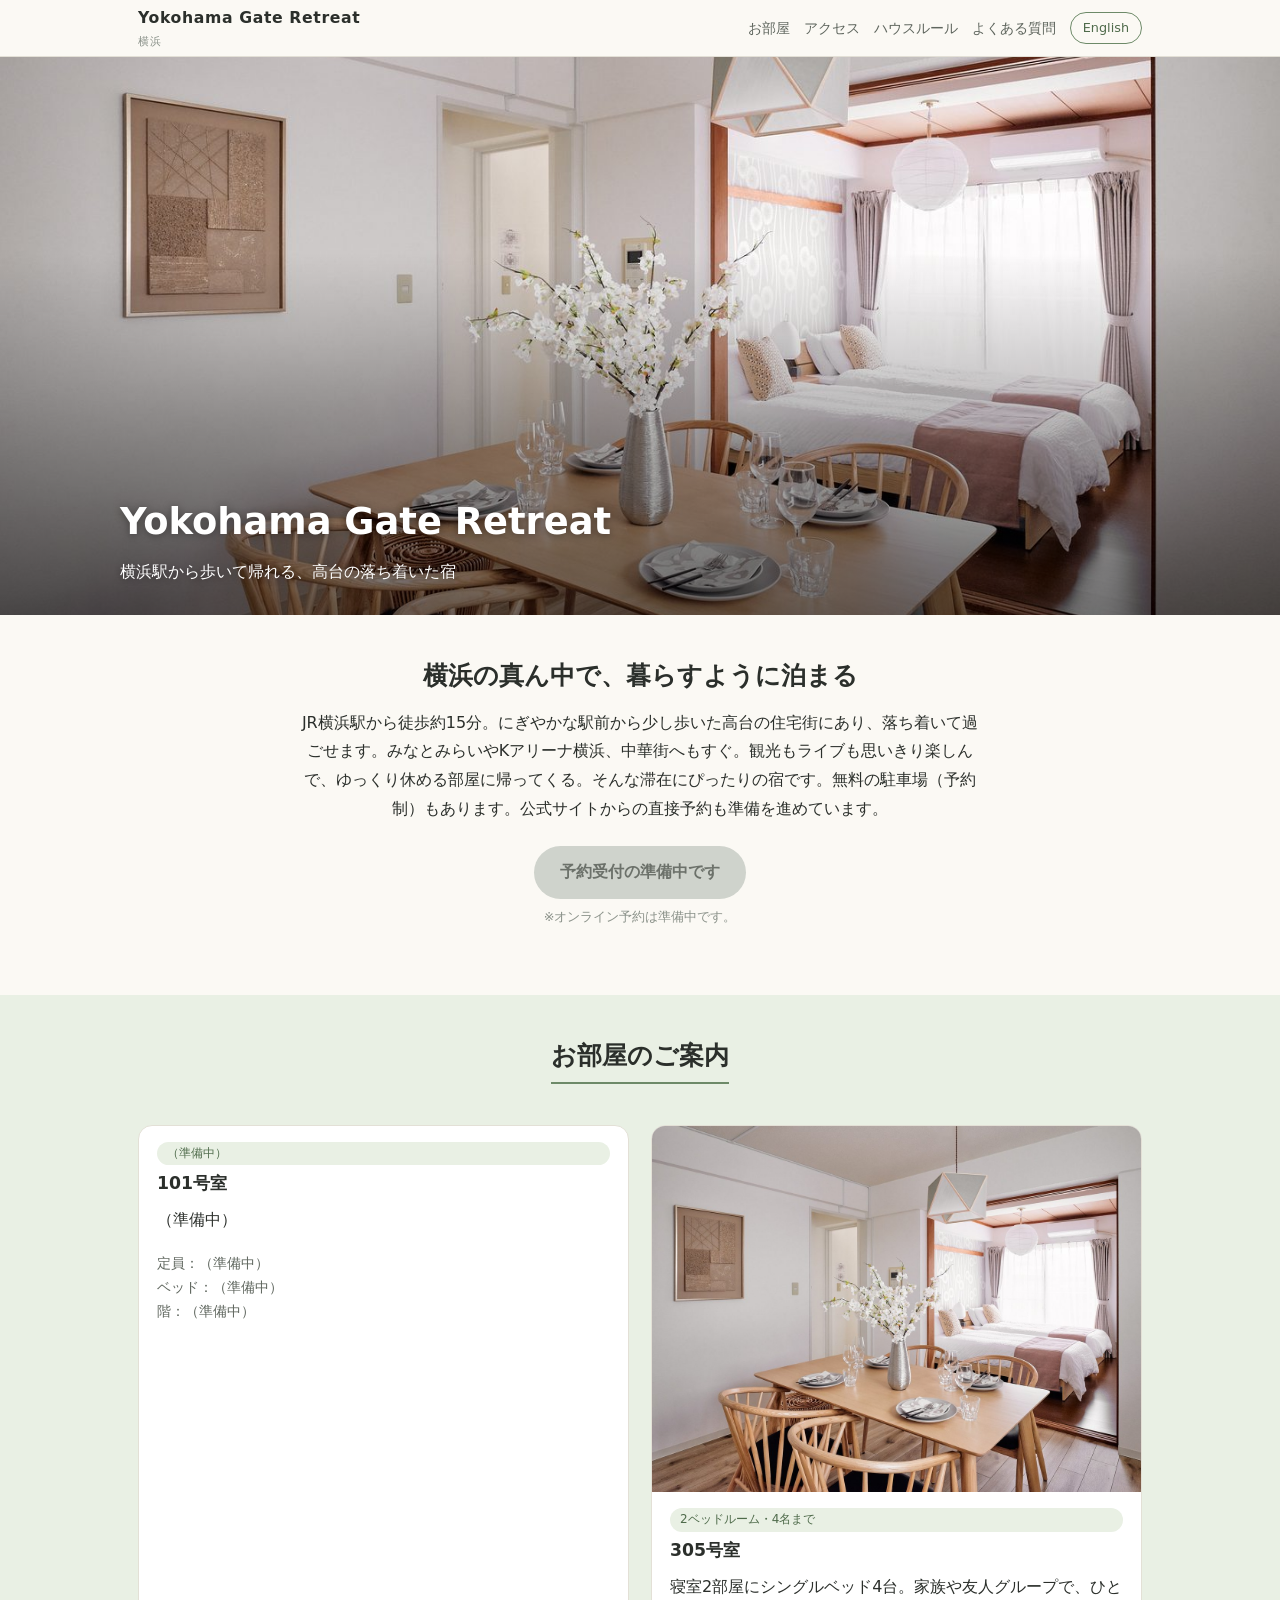
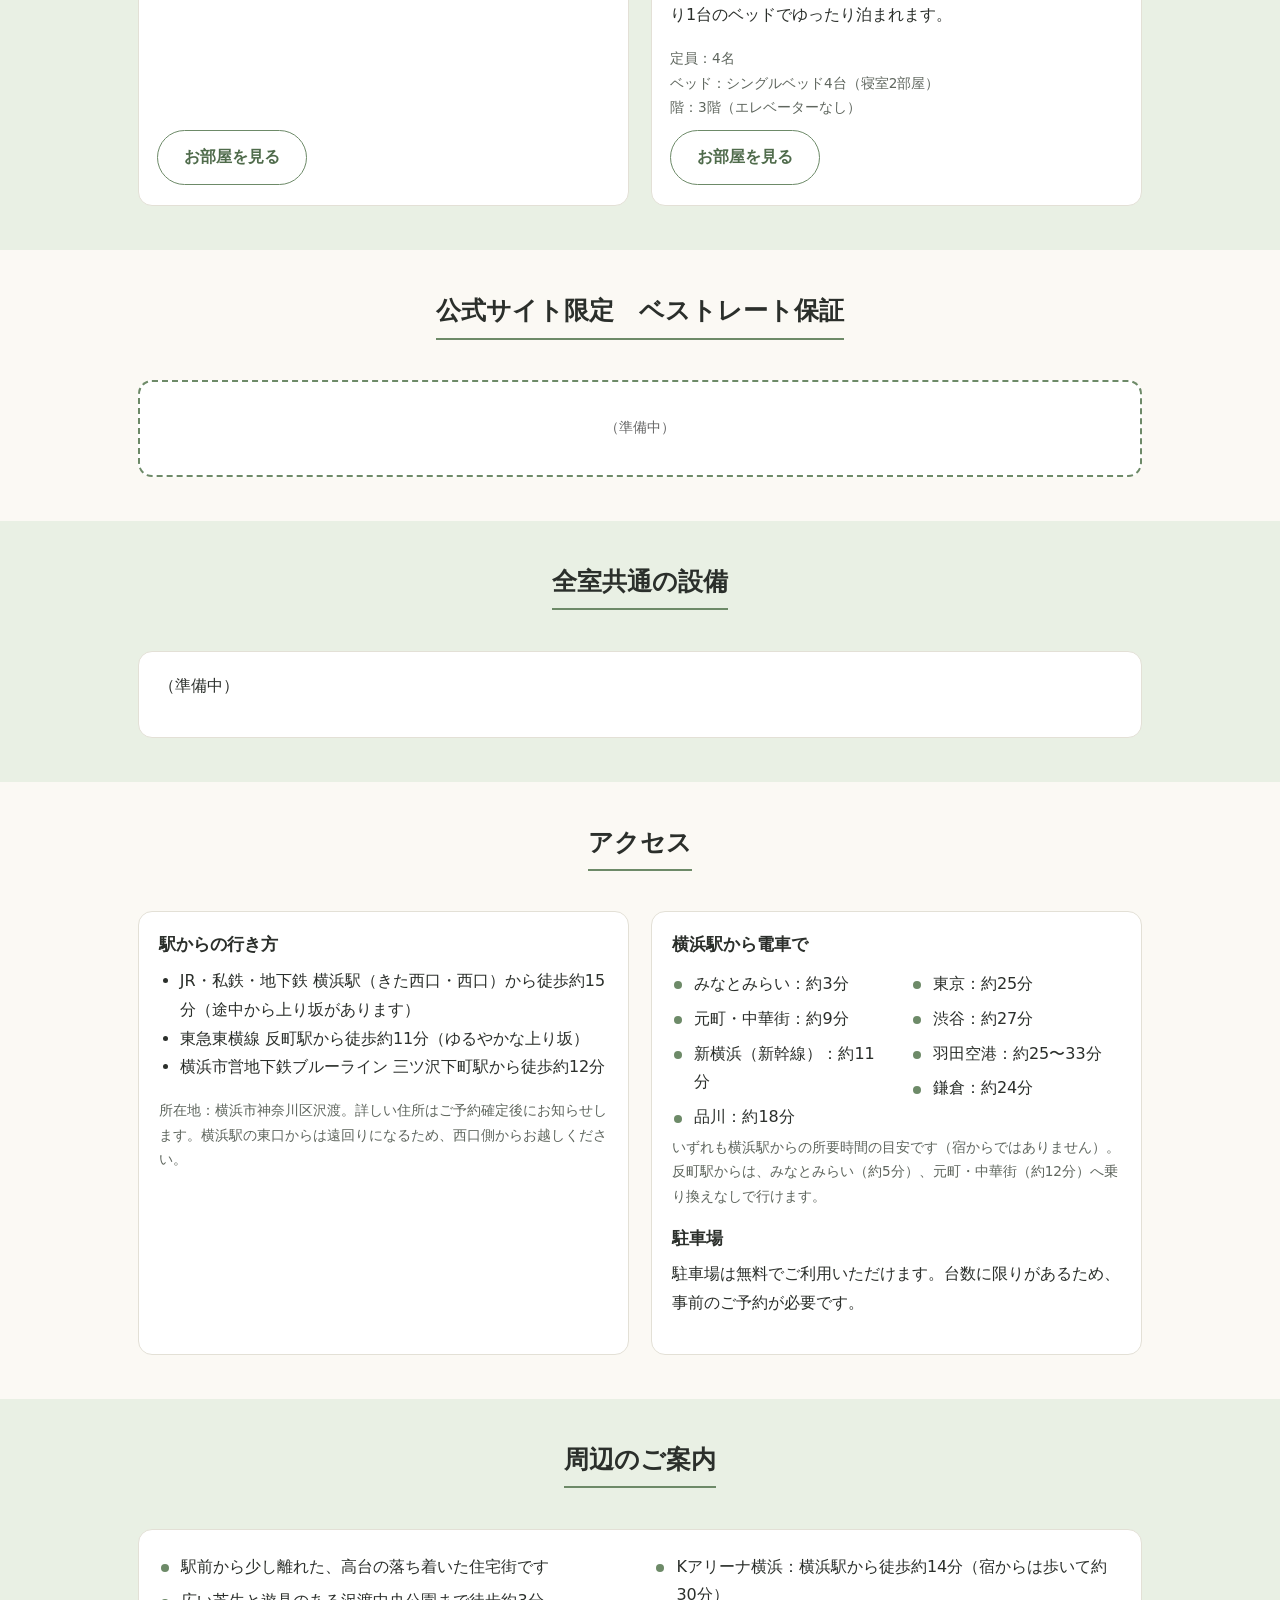
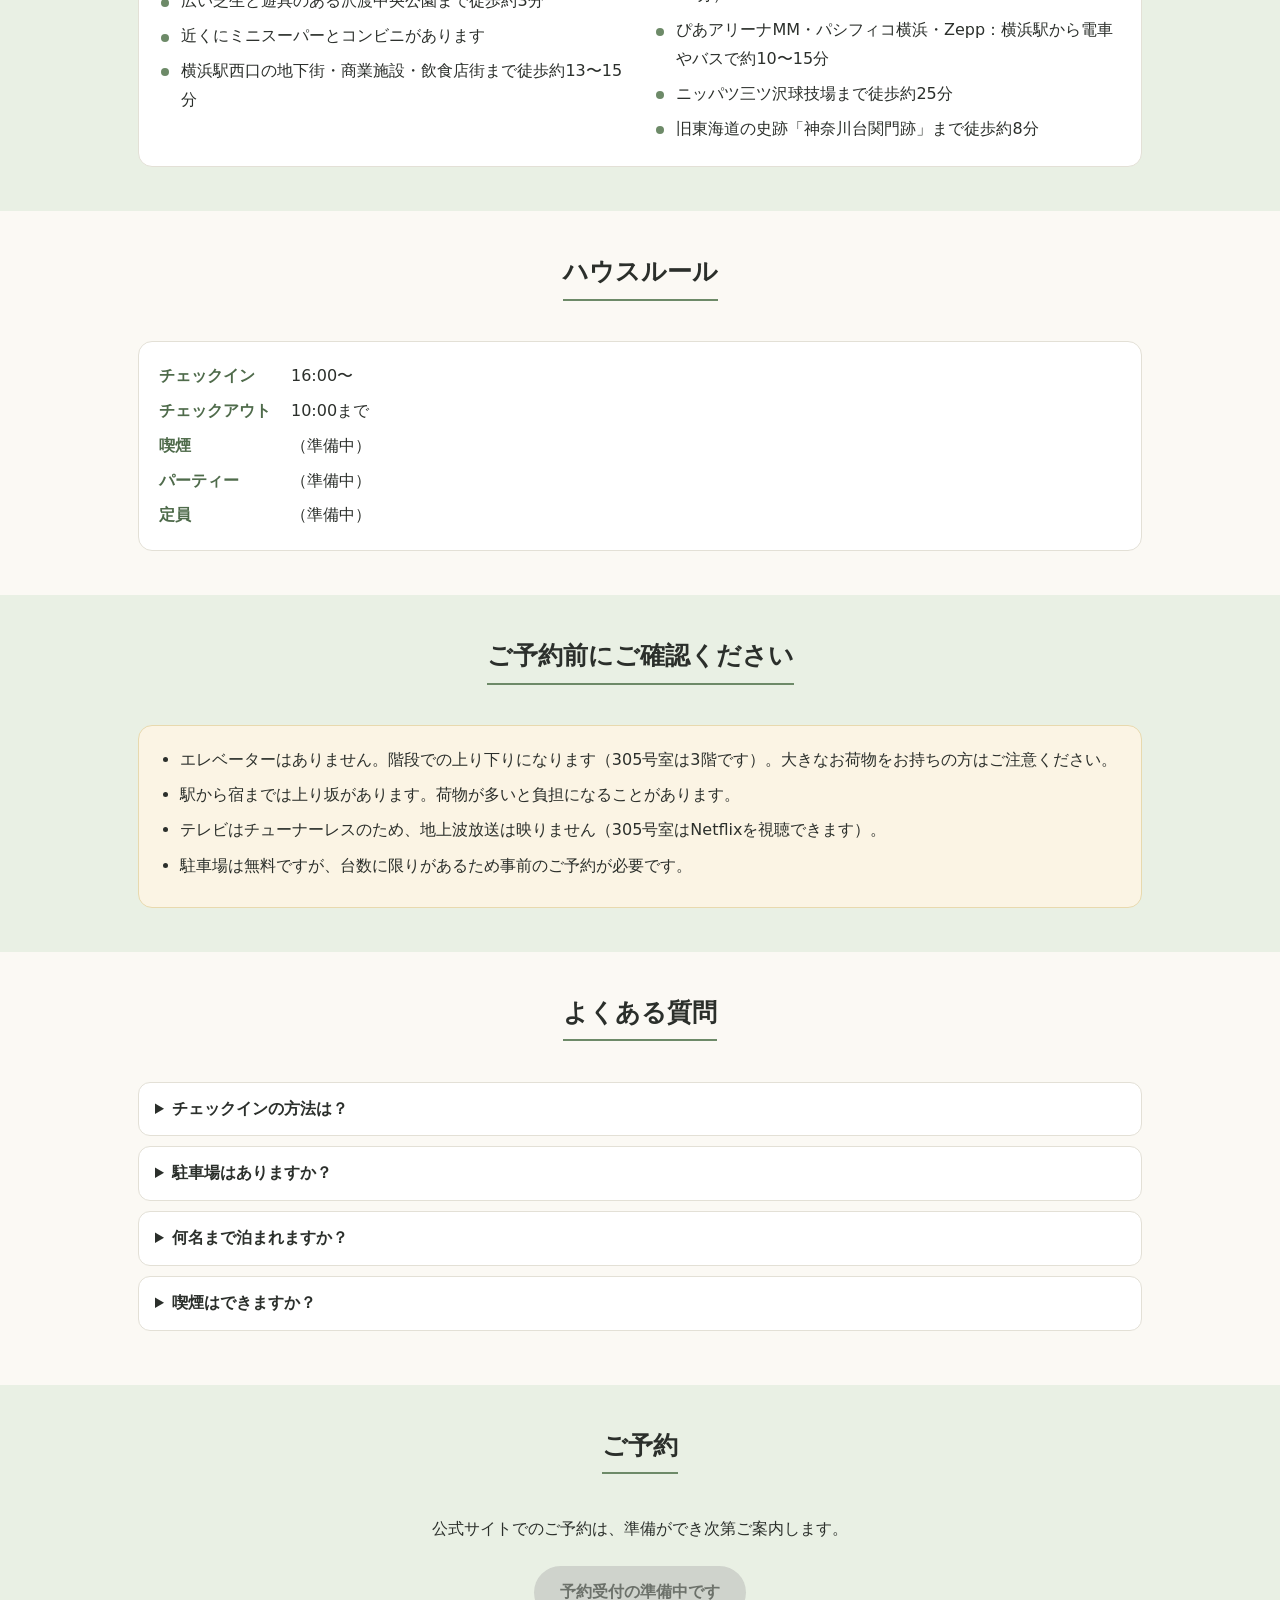
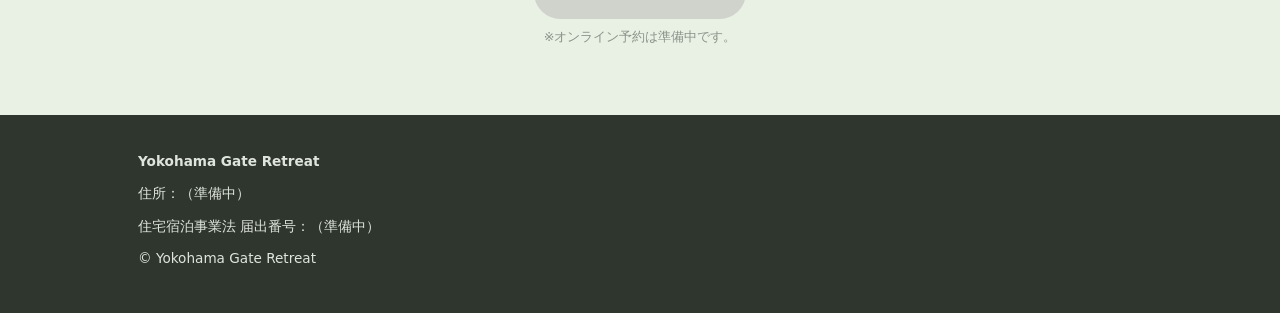
==== sawatari/site/index.html @ f1e99cd7 "沢渡: 宿名（仮）を Yokohama Gate Retreat に Co-Authored-By: Claude Fable 5.2 <noreply@anthropic.com>" ====
<!DOCTYPE html>
<html lang="ja">
<head>
<meta charset="utf-8">
<meta name="viewport" content="width=device-width, initial-scale=1">
<meta name="robots" content="noindex, nofollow">
<title>Yokohama Gate Retreat | 横浜駅から歩ける高台の宿</title>
<meta name="description" content="Yokohama Gate Retreat。JR横浜駅から徒歩約15分、高台の落ち着いた住宅街にある宿です。無料駐車場（予約制）あり。">
<link rel="alternate" hreflang="ja" href="https://stay.neconote.net/sawatari/">
<link rel="alternate" hreflang="en" href="https://stay.neconote.net/sawatari/en/">
<link rel="stylesheet" href="css/style.css">
</head>
<body>
<header class="site-header"><div class="wrap">
<a class="brand" href="index.html">Yokohama Gate Retreat<small>横浜</small></a>
<nav class="nav" aria-label="menu"><a class="nav-link" href="#rooms">お部屋</a><a class="nav-link" href="#access">アクセス</a><a class="nav-link" href="#rules">ハウスルール</a><a class="nav-link" href="#faq">よくある質問</a><a class="lang" href="en/index.html" hreflang="en" lang="en">English</a></nav>
</div></header>
<main>
<div class="hero" style="min-height:320px">
<!--photo:hero-->
<img src="images/305/01-cover.jpg" width="1440" height="960" alt="ダイニングと、その奥に見える寝室">
<!--/photo:hero-->
<div class="cap"><div class="inner">
<h1>Yokohama Gate Retreat</h1>
<p>横浜駅から歩いて帰れる、高台の落ち着いた宿</p>
</div></div></div>
<section><div class="wrap">
<div class="lead">
<h2>横浜の真ん中で、暮らすように泊まる</h2>
<p>JR横浜駅から徒歩約15分。にぎやかな駅前から少し歩いた高台の住宅街にあり、落ち着いて過ごせます。みなとみらいやKアリーナ横浜、中華街へもすぐ。観光もライブも思いきり楽しんで、ゆっくり休める部屋に帰ってくる。そんな滞在にぴったりの宿です。無料の駐車場（予約制）もあります。公式サイトからの直接予約も準備を進めています。</p>
</div>
<div class="book">
<!-- 予約リンクは未設定（予約システムの設定が済んだら、このボタンを <a href="..."> に置き換える） -->
<button class="btn btn-primary" type="button" disabled>予約受付の準備中です</button>
<span class="note">※オンライン予約は準備中です。</span>
</div>

</div></section>
<section class="alt" id="rooms"><div class="wrap">
<div class="sec-title"><h2>お部屋のご案内</h2></div>
<div class="cards">
<article class="card">
<!-- ここに101号室の写真（カード用・4:3） -->
<div class="body">
<span class="tag">（準備中）</span>
<h3>101号室</h3>
<p>（準備中）</p>
<ul class="meta">
<li>定員：（準備中）</li>
<li>ベッド：（準備中）</li>
<li>階：（準備中）</li>
</ul>
<a class="btn btn-line" href="rooms/101.html">お部屋を見る</a>
</div></article>
<article class="card">
<!--photo:card305-->
<a href="rooms/305.html"><img src="images/305/01-cover.jpg" width="1440" height="960" alt="ダイニングと、その奥に見える寝室" loading="lazy"></a>
<!--/photo:card305-->
<div class="body">
<span class="tag">2ベッドルーム・4名まで</span>
<h3>305号室</h3>
<p>寝室2部屋にシングルベッド4台。家族や友人グループで、ひとり1台のベッドでゆったり泊まれます。</p>
<ul class="meta">
<li>定員：4名</li>
<li>ベッド：シングルベッド4台（寝室2部屋）</li>
<li>階：3階（エレベーターなし）</li>
</ul>
<a class="btn btn-line" href="rooms/305.html">お部屋を見る</a>
</div></article>
</div>
</div></section>
<section><div class="wrap">
<div class="sec-title"><h2>公式サイト限定　ベストレート保証</h2></div>
<!-- TODO: 保証の内容はオーナーが決めたら記入 -->
<div class="promo">
<p class="promo-terms">（準備中）</p>
</div>
</div></section>
<section class="alt" id="common"><div class="wrap">
<div class="sec-title"><h2>全室共通の設備</h2></div>
<div class="box"><p>（準備中）</p></div>
</div></section>
<section id="access"><div class="wrap">
<div class="sec-title"><h2>アクセス</h2></div>
<div class="grid2">
<div class="box">
<h3>駅からの行き方</h3>
<ul>
<li>JR・私鉄・地下鉄 横浜駅（きた西口・西口）から徒歩約15分（途中から上り坂があります）</li>
<li>東急東横線 反町駅から徒歩約11分（ゆるやかな上り坂）</li>
<li>横浜市営地下鉄ブルーライン 三ツ沢下町駅から徒歩約12分</li>
</ul>
<p style="font-size:.85rem;color:var(--soft)">所在地：横浜市神奈川区沢渡。詳しい住所はご予約確定後にお知らせします。横浜駅の東口からは遠回りになるため、西口側からお越しください。</p>
</div>
<div class="box">
<h3>横浜駅から電車で</h3>
<ul class="cols">
<li>みなとみらい：約3分</li>
<li>元町・中華街：約9分</li>
<li>新横浜（新幹線）：約11分</li>
<li>品川：約18分</li>
<li>東京：約25分</li>
<li>渋谷：約27分</li>
<li>羽田空港：約25〜33分</li>
<li>鎌倉：約24分</li>
</ul>
<p style="font-size:.85rem;color:var(--soft)">いずれも横浜駅からの所要時間の目安です（宿からではありません）。反町駅からは、みなとみらい（約5分）、元町・中華街（約12分）へ乗り換えなしで行けます。</p>
<h3 style="margin-top:1em">駐車場</h3>
<p>駐車場は無料でご利用いただけます。台数に限りがあるため、事前のご予約が必要です。</p>
</div>
</div>
</div></section>
<section class="alt"><div class="wrap">
<div class="sec-title"><h2>周辺のご案内</h2></div>
<div class="box"><ul class="cols">
<li>駅前から少し離れた、高台の落ち着いた住宅街です</li>
<li>広い芝生と遊具のある沢渡中央公園まで徒歩約3分</li>
<li>近くにミニスーパーとコンビニがあります</li>
<li>横浜駅西口の地下街・商業施設・飲食店街まで徒歩約13〜15分</li>
<li>Kアリーナ横浜：横浜駅から徒歩約14分（宿からは歩いて約30分）</li>
<li>ぴあアリーナMM・パシフィコ横浜・Zepp：横浜駅から電車やバスで約10〜15分</li>
<li>ニッパツ三ツ沢球技場まで徒歩約25分</li>
<li>旧東海道の史跡「神奈川台関門跡」まで徒歩約8分</li>
</ul></div>
</div></section>
<section id="rules"><div class="wrap">
<div class="sec-title"><h2>ハウスルール</h2></div>
<div class="box"><dl class="rules">
<dt>チェックイン</dt><dd>16:00〜</dd>
<dt>チェックアウト</dt><dd>10:00まで</dd>
<dt>喫煙</dt><dd>（準備中）</dd>
<dt>パーティー</dt><dd>（準備中）</dd>
<dt>定員</dt><dd>（準備中）</dd>
</dl></div>
</div></section>
<section class="alt"><div class="wrap">
<div class="sec-title"><h2>ご予約前にご確認ください</h2></div>
<div class="notice"><ul>
<li>エレベーターはありません。階段での上り下りになります（305号室は3階です）。大きなお荷物をお持ちの方はご注意ください。</li>
<li>駅から宿までは上り坂があります。荷物が多いと負担になることがあります。</li>
<li>テレビはチューナーレスのため、地上波放送は映りません（305号室はNetflixを視聴できます）。</li>
<li>駐車場は無料ですが、台数に限りがあるため事前のご予約が必要です。</li>
</ul></div>
</div></section>
<section id="faq"><div class="wrap">
<div class="sec-title"><h2>よくある質問</h2></div>
<details><summary>チェックインの方法は？</summary><p>（準備中）</p></details>
<details><summary>駐車場はありますか？</summary><p>はい、ございます。駐車場は無料でご利用いただけます。台数に限りがあるため、事前のご予約が必要です。</p></details>
<details><summary>何名まで泊まれますか？</summary><p>（準備中）</p></details>
<details><summary>喫煙はできますか？</summary><p>（準備中）</p></details>
</div></section>
<section class="alt"><div class="wrap">
<div class="sec-title"><h2>ご予約</h2></div>
<p style="text-align:center">公式サイトでのご予約は、準備ができ次第ご案内します。</p>
<div class="book">
<!-- 予約リンクは未設定（予約システムの設定が済んだら、このボタンを <a href="..."> に置き換える） -->
<button class="btn btn-primary" type="button" disabled>予約受付の準備中です</button>
<span class="note">※オンライン予約は準備中です。</span>
</div>

</div></section>
</main>
<footer><div class="wrap">
<p><strong>Yokohama Gate Retreat</strong></p>
<p>住所：（準備中）</p>
<p>住宅宿泊事業法 届出番号：（準備中）</p>
<p>&copy; Yokohama Gate Retreat</p>
</div></footer>
</body>
</html>
---- sawatari/site/css/style.css ----
/* 自社サイト共通CSS（沢渡）（外部フォント・CDNなし） */
:root{
  --bg:#fbf9f4; --white:#fff; --ink:#2b2f2b; --soft:#5f665e; --faint:#8b928a;
  --green:#6d8a68; --green-d:#4f6b4b; --green-l:#e9f0e4; --line:#e3e0d6;
  --warn-bg:#fbf4e4; --warn-line:#e8d9ae;
  --radius:14px;
  --font:"Hiragino Kaku Gothic ProN","Hiragino Sans","Yu Gothic Medium","Yu Gothic","Meiryo",system-ui,-apple-system,"Segoe UI",Roboto,sans-serif;
}
*{box-sizing:border-box}
html{-webkit-text-size-adjust:100%}
body{margin:0;background:var(--bg);color:var(--ink);font-family:var(--font);line-height:1.8;font-size:16px}
img{max-width:100%;height:auto;display:block}
a{color:var(--green-d)}
h1,h2,h3{line-height:1.4;font-weight:600;margin:0 0 .6em}
h1{font-size:1.7rem} h2{font-size:1.35rem} h3{font-size:1.08rem}
p{margin:0 0 1em}
ul{margin:0 0 1em;padding-left:1.3em}
.wrap{max-width:1040px;margin:0 auto;padding:0 18px}
section{padding:44px 0}
section.alt{background:var(--green-l)}
.sec-title{text-align:center;margin-bottom:1.6em}
.sec-title h2{display:inline-block;padding-bottom:.35em;border-bottom:2px solid var(--green)}

/* header */
.site-header{background:rgba(251,249,244,.96);border-bottom:1px solid var(--line);position:sticky;top:0;z-index:20}
.site-header .wrap{display:flex;align-items:center;justify-content:space-between;gap:10px;min-height:56px}
.brand{font-weight:700;letter-spacing:.04em;text-decoration:none;color:var(--ink);font-size:.98rem}
.brand small{display:block;font-weight:400;font-size:.68rem;color:var(--faint);letter-spacing:.08em}
.nav{display:flex;align-items:center;gap:14px;font-size:.85rem}
.nav a{text-decoration:none;color:var(--soft)}
.nav .nav-link{display:none}
.lang{border:1px solid var(--green);border-radius:999px;padding:3px 12px;color:var(--green-d)!important;font-size:.8rem}

/* hero */
.hero{position:relative;color:#fff;background:#444}
.hero img{width:100%;height:62vh;min-height:320px;max-height:640px;object-fit:cover}
.hero .cap{position:absolute;inset:0;display:flex;flex-direction:column;justify-content:flex-end;padding:28px 18px;background:linear-gradient(to top,rgba(0,0,0,.55),rgba(0,0,0,0) 65%)}
.hero .cap .inner{max-width:1040px;margin:0 auto;width:100%}
.hero h1{font-size:1.65rem;margin-bottom:.3em;text-shadow:0 1px 8px rgba(0,0,0,.4)}
.hero p{margin:0;font-size:1rem;text-shadow:0 1px 6px rgba(0,0,0,.4)}

.lead{max-width:680px;margin:0 auto;text-align:center}

/* buttons */
.btn{display:inline-block;border:0;border-radius:999px;padding:12px 26px;font:inherit;font-weight:600;text-decoration:none;cursor:pointer}
.btn-primary{background:var(--green);color:#fff}
.btn-line{background:transparent;color:var(--green-d);border:1px solid var(--green)}
.btn:disabled,.btn[disabled]{background:#cfd3cc;color:#6c716a;cursor:not-allowed;border:0}
.book{text-align:center;margin:1.4em 0}
.book .note{display:block;font-size:.8rem;color:var(--faint);margin-top:.5em}

/* cards */
.cards{display:grid;gap:22px;grid-template-columns:1fr}
.card{background:var(--white);border:1px solid var(--line);border-radius:var(--radius);overflow:hidden;display:flex;flex-direction:column}
.card img{width:100%;aspect-ratio:4/3;object-fit:cover}
.card .body{padding:16px 18px 20px;display:flex;flex-direction:column;flex:1}
.card .meta{font-size:.85rem;color:var(--soft);margin:0 0 .8em;padding:0;list-style:none}
.card .btn{margin-top:auto;align-self:flex-start}
.tag{display:inline-block;background:var(--green-l);color:var(--green-d);border-radius:999px;font-size:.75rem;padding:1px 10px;margin-bottom:.5em}

/* generic blocks */
.grid2{display:grid;gap:22px;grid-template-columns:1fr}
.box{background:var(--white);border:1px solid var(--line);border-radius:var(--radius);padding:20px}
.box h3{margin-top:0}
.cols{columns:1;list-style:none;padding:0;margin:0}
.cols li{break-inside:avoid;padding:3px 0 3px 1.4em;position:relative}
.cols li::before{content:"";position:absolute;left:.15em;top:.9em;width:.5em;height:.5em;border-radius:50%;background:var(--green)}
.notice{background:var(--warn-bg);border:1px solid var(--warn-line);border-radius:var(--radius);padding:20px}
.notice ul{margin:0}
.notice li{margin-bottom:.4em}
.promo{background:var(--white);border:2px dashed var(--green);border-radius:var(--radius);padding:22px;text-align:center}
.promo-lead{font-size:1.2rem;font-weight:700;color:var(--green);margin-bottom:.4em}
.promo-terms{font-size:.85rem;color:#666;margin-top:.8em}
.promo .tmp{display:inline-block;background:#fff3cf;border:1px solid var(--warn-line);border-radius:6px;padding:0 8px;font-size:.8rem;margin-right:.4em}
dl.rules{display:grid;grid-template-columns:7.5em 1fr;gap:6px 12px;margin:0}
dl.rules dt{font-weight:600;color:var(--green-d)}
dl.rules dd{margin:0}
details{background:var(--white);border:1px solid var(--line);border-radius:12px;padding:12px 16px;margin-bottom:10px}
summary{cursor:pointer;font-weight:600}
details p{margin:.6em 0 0}
table.spec{width:100%;border-collapse:collapse;background:var(--white);border:1px solid var(--line)}
table.spec th,table.spec td{text-align:left;padding:10px 14px;border-bottom:1px solid var(--line);vertical-align:top;font-size:.95rem}
table.spec th{width:8em;background:var(--green-l);color:var(--green-d);font-weight:600}
table.spec tr:last-child th,table.spec tr:last-child td{border-bottom:0}

/* gallery */
.gallery{display:grid;gap:8px;grid-template-columns:repeat(2,1fr)}
.gallery a{display:block;overflow:hidden;border-radius:10px;background:#e8e6de}
.gallery img{width:100%;aspect-ratio:4/3;object-fit:cover;transition:transform .25s}
.gallery a:hover img{transform:scale(1.03)}
.gallery a.first{grid-column:1/-1}
.gallery a.first img{aspect-ratio:3/2}
figure.plan{margin:0;background:var(--white);border:1px solid var(--line);border-radius:var(--radius);padding:14px;text-align:center}
figure.plan img{margin:0 auto;max-height:420px;width:auto}
figure.plan figcaption{font-size:.85rem;color:var(--soft);margin-top:.5em}
dialog.lb{border:0;padding:0;background:transparent;max-width:100vw;max-height:100vh;width:100%;height:100%}
dialog.lb::backdrop{background:rgba(20,22,20,.9)}
dialog.lb .stage{display:flex;align-items:center;justify-content:center;width:100%;height:100%;padding:14px}
dialog.lb img{max-width:100%;max-height:100%;width:auto;height:auto;object-fit:contain;border-radius:6px}
dialog.lb button{position:absolute;background:rgba(255,255,255,.18);color:#fff;border:0;border-radius:50%;width:44px;height:44px;font-size:1.4rem;cursor:pointer}
dialog.lb .x{top:12px;right:12px} dialog.lb .p{left:10px;top:50%} dialog.lb .n{right:10px;top:50%}

.room-links{display:grid;gap:12px;grid-template-columns:1fr}
.room-links a{display:block;background:var(--white);border:1px solid var(--line);border-radius:12px;padding:12px 16px;text-decoration:none;color:var(--ink)}
.room-links a span{display:block;font-size:.82rem;color:var(--soft)}
.crumbs{font-size:.85rem;padding-top:14px;color:var(--soft)}
.crumbs a{color:var(--soft)}

footer{background:#2f362e;color:#dfe5dc;padding:34px 0;font-size:.85rem}
footer a{color:#dfe5dc}
footer p{margin:0 0 .6em}

@media (min-width:700px){
  h1{font-size:2.1rem} h2{font-size:1.55rem}
  .hero h1{font-size:2.3rem}
  .nav .nav-link{display:inline}
  .cards{grid-template-columns:repeat(2,1fr)} /* 沢渡は2部屋なので2列（鶴見は3列） */
  .grid2{grid-template-columns:1fr 1fr}
  .cols{columns:2;column-gap:28px}
  .gallery{grid-template-columns:repeat(3,1fr);gap:10px}
  .room-links{grid-template-columns:1fr 1fr}
}
h1,h2,h3{word-break:keep-all;overflow-wrap:anywhere}
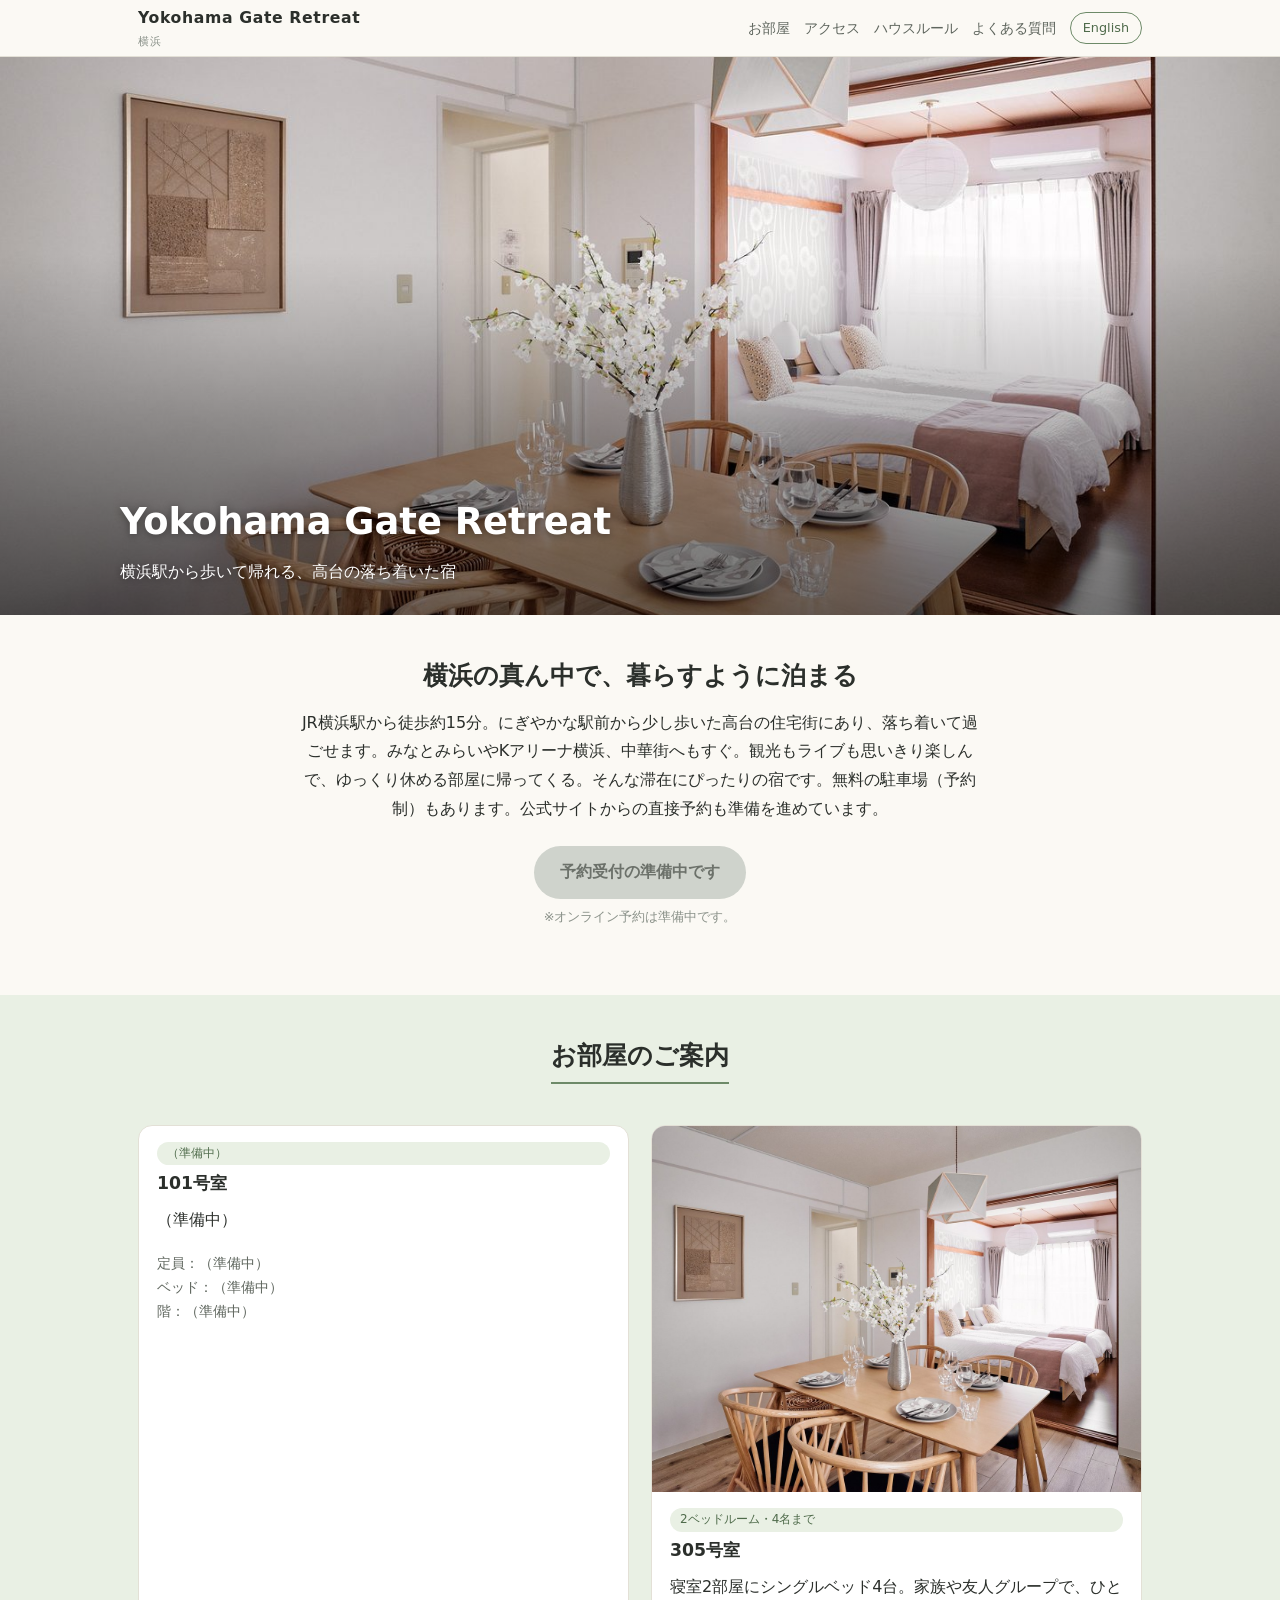
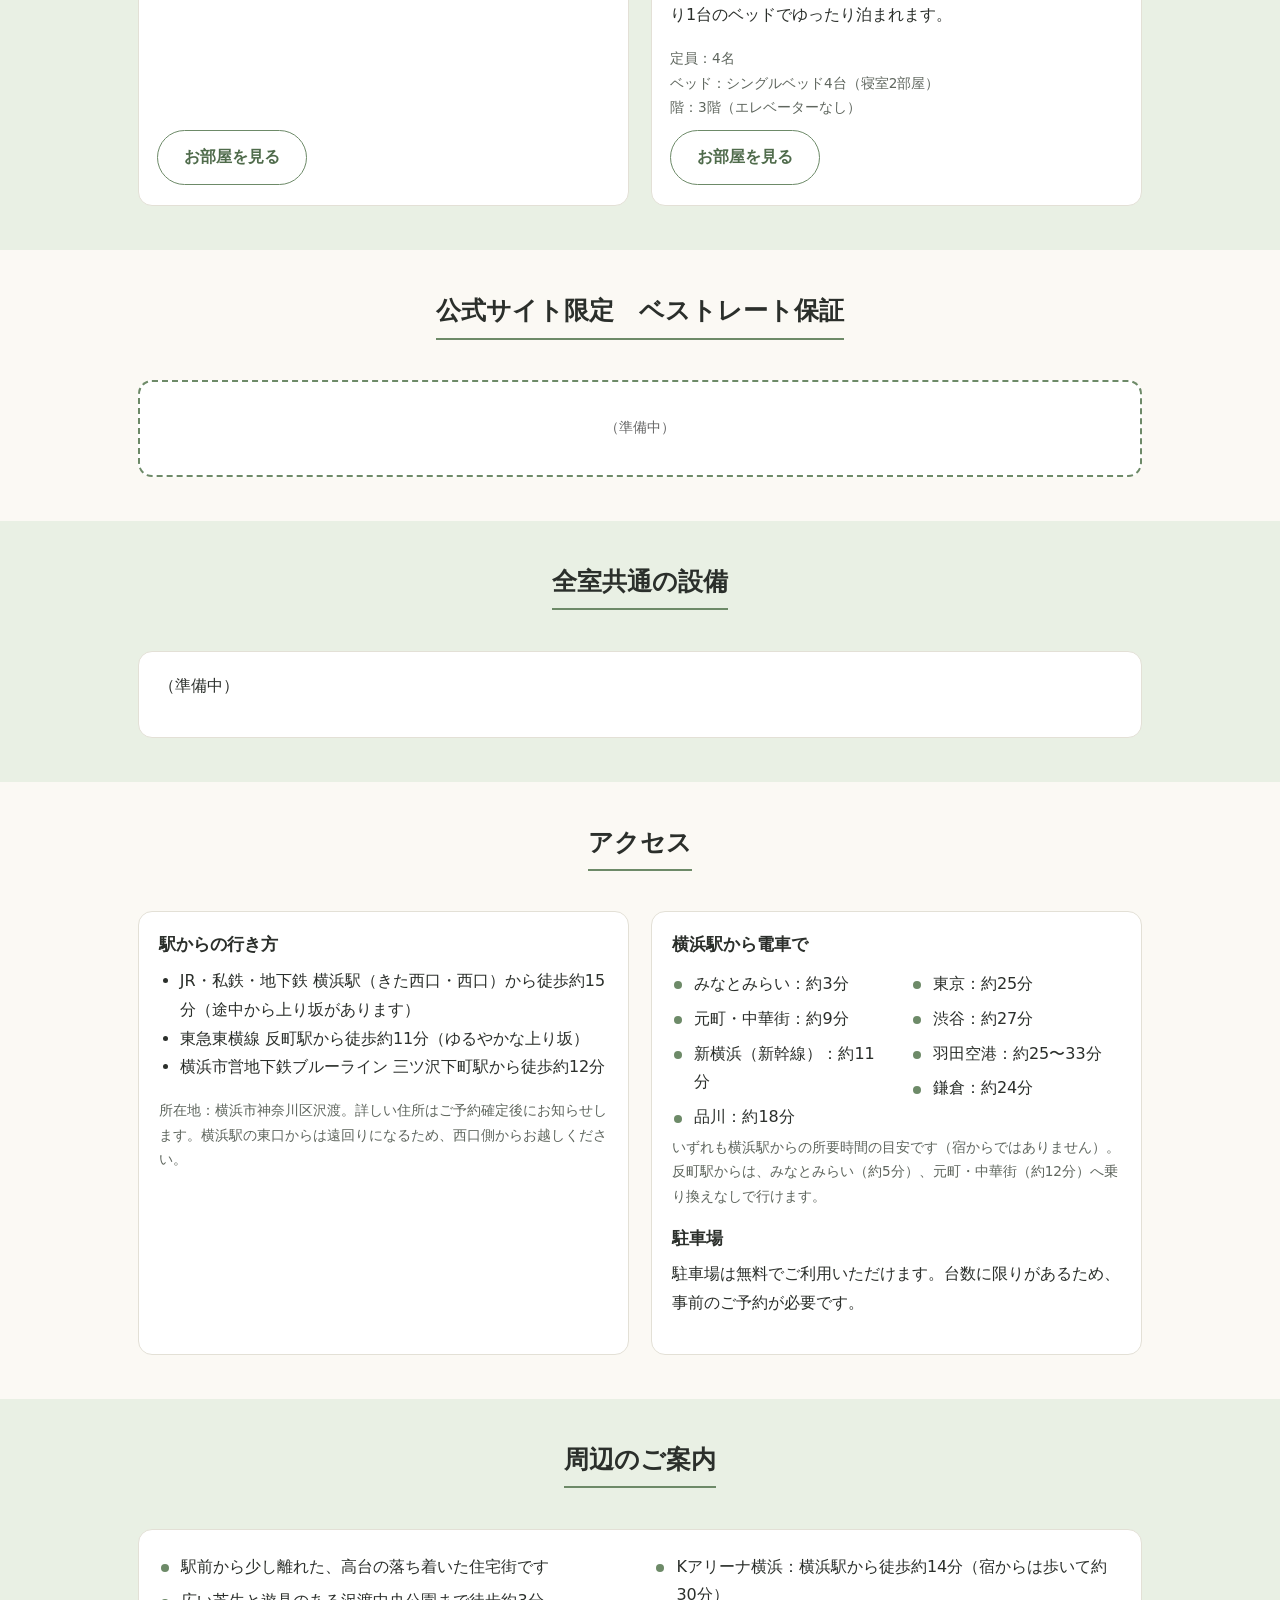
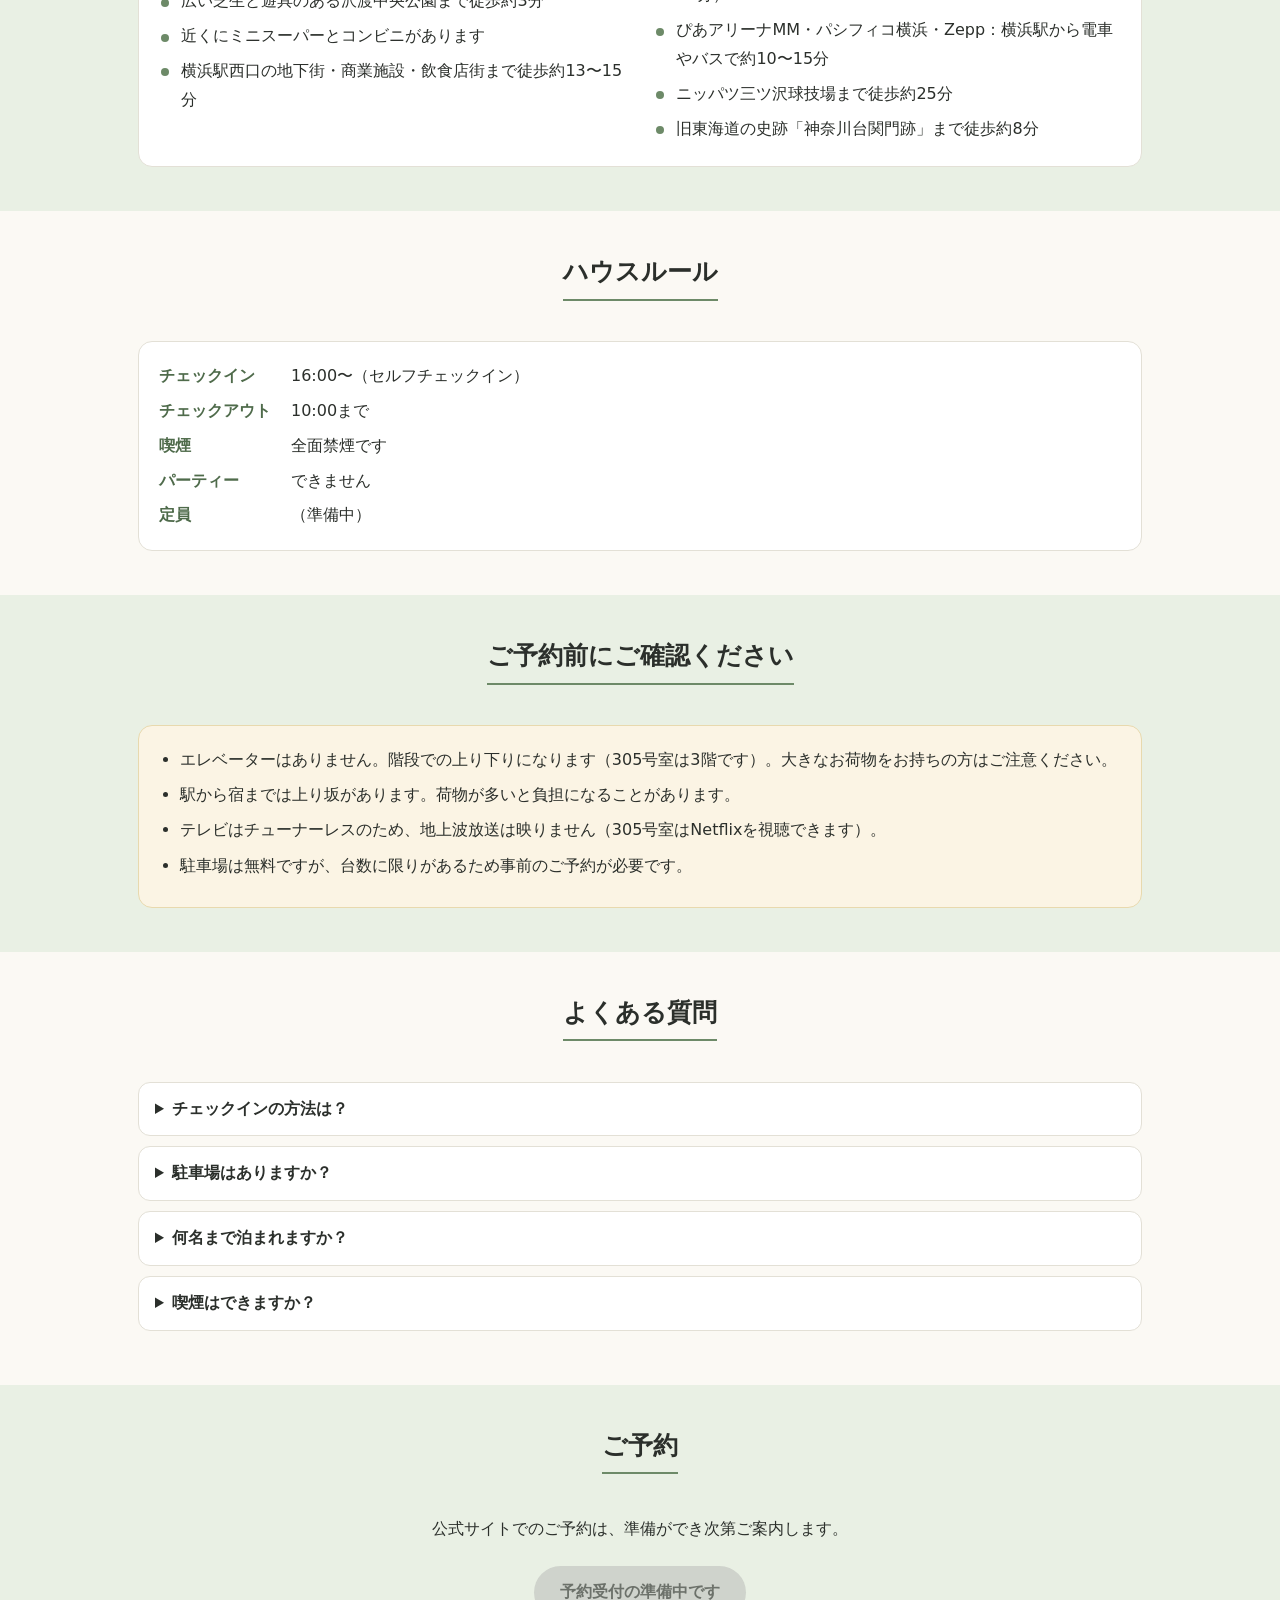
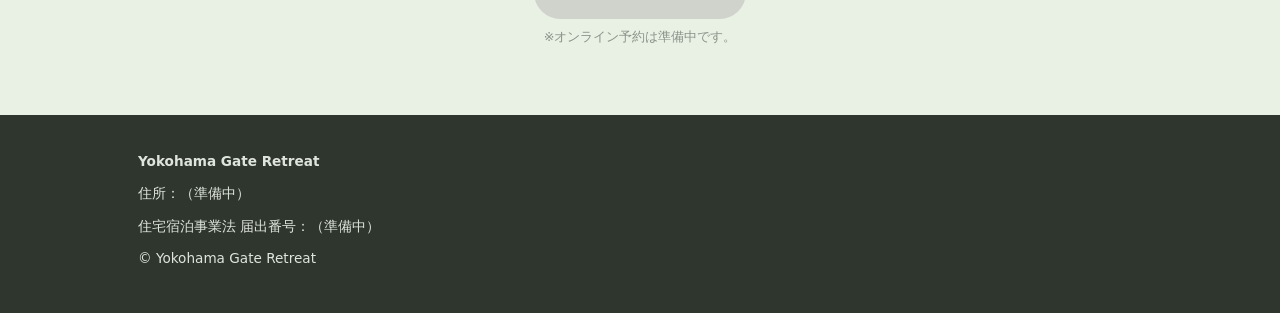
==== commit 4bd621e9: "沢渡: ハウスルール（禁煙・パーティー不可・セルフチェックイン）を記入 Co-Authored-By: Claude Fable 5.2 <noreply@anthropic.com>" ====
--- a/sawatari/site/index.html
+++ b/sawatari/site/index.html
@@ -126,10 +126,10 @@
 <section id="rules"><div class="wrap">
 <div class="sec-title"><h2>ハウスルール</h2></div>
 <div class="box"><dl class="rules">
-<dt>チェックイン</dt><dd>16:00〜</dd>
+<dt>チェックイン</dt><dd>16:00〜（セルフチェックイン）</dd>
 <dt>チェックアウト</dt><dd>10:00まで</dd>
-<dt>喫煙</dt><dd>（準備中）</dd>
-<dt>パーティー</dt><dd>（準備中）</dd>
+<dt>喫煙</dt><dd>全面禁煙です</dd>
+<dt>パーティー</dt><dd>できません</dd>
 <dt>定員</dt><dd>（準備中）</dd>
 </dl></div>
 </div></section>
@@ -144,10 +144,10 @@
 </div></section>
 <section id="faq"><div class="wrap">
 <div class="sec-title"><h2>よくある質問</h2></div>
-<details><summary>チェックインの方法は？</summary><p>（準備中）</p></details>
+<details><summary>チェックインの方法は？</summary><p>セルフチェックインです。16:00からご利用いただけます。チェックアウトは10:00までです。</p></details>
 <details><summary>駐車場はありますか？</summary><p>はい、ございます。駐車場は無料でご利用いただけます。台数に限りがあるため、事前のご予約が必要です。</p></details>
 <details><summary>何名まで泊まれますか？</summary><p>（準備中）</p></details>
-<details><summary>喫煙はできますか？</summary><p>（準備中）</p></details>
+<details><summary>喫煙はできますか？</summary><p>全面禁煙です。</p></details>
 </div></section>
 <section class="alt"><div class="wrap">
 <div class="sec-title"><h2>ご予約</h2></div>
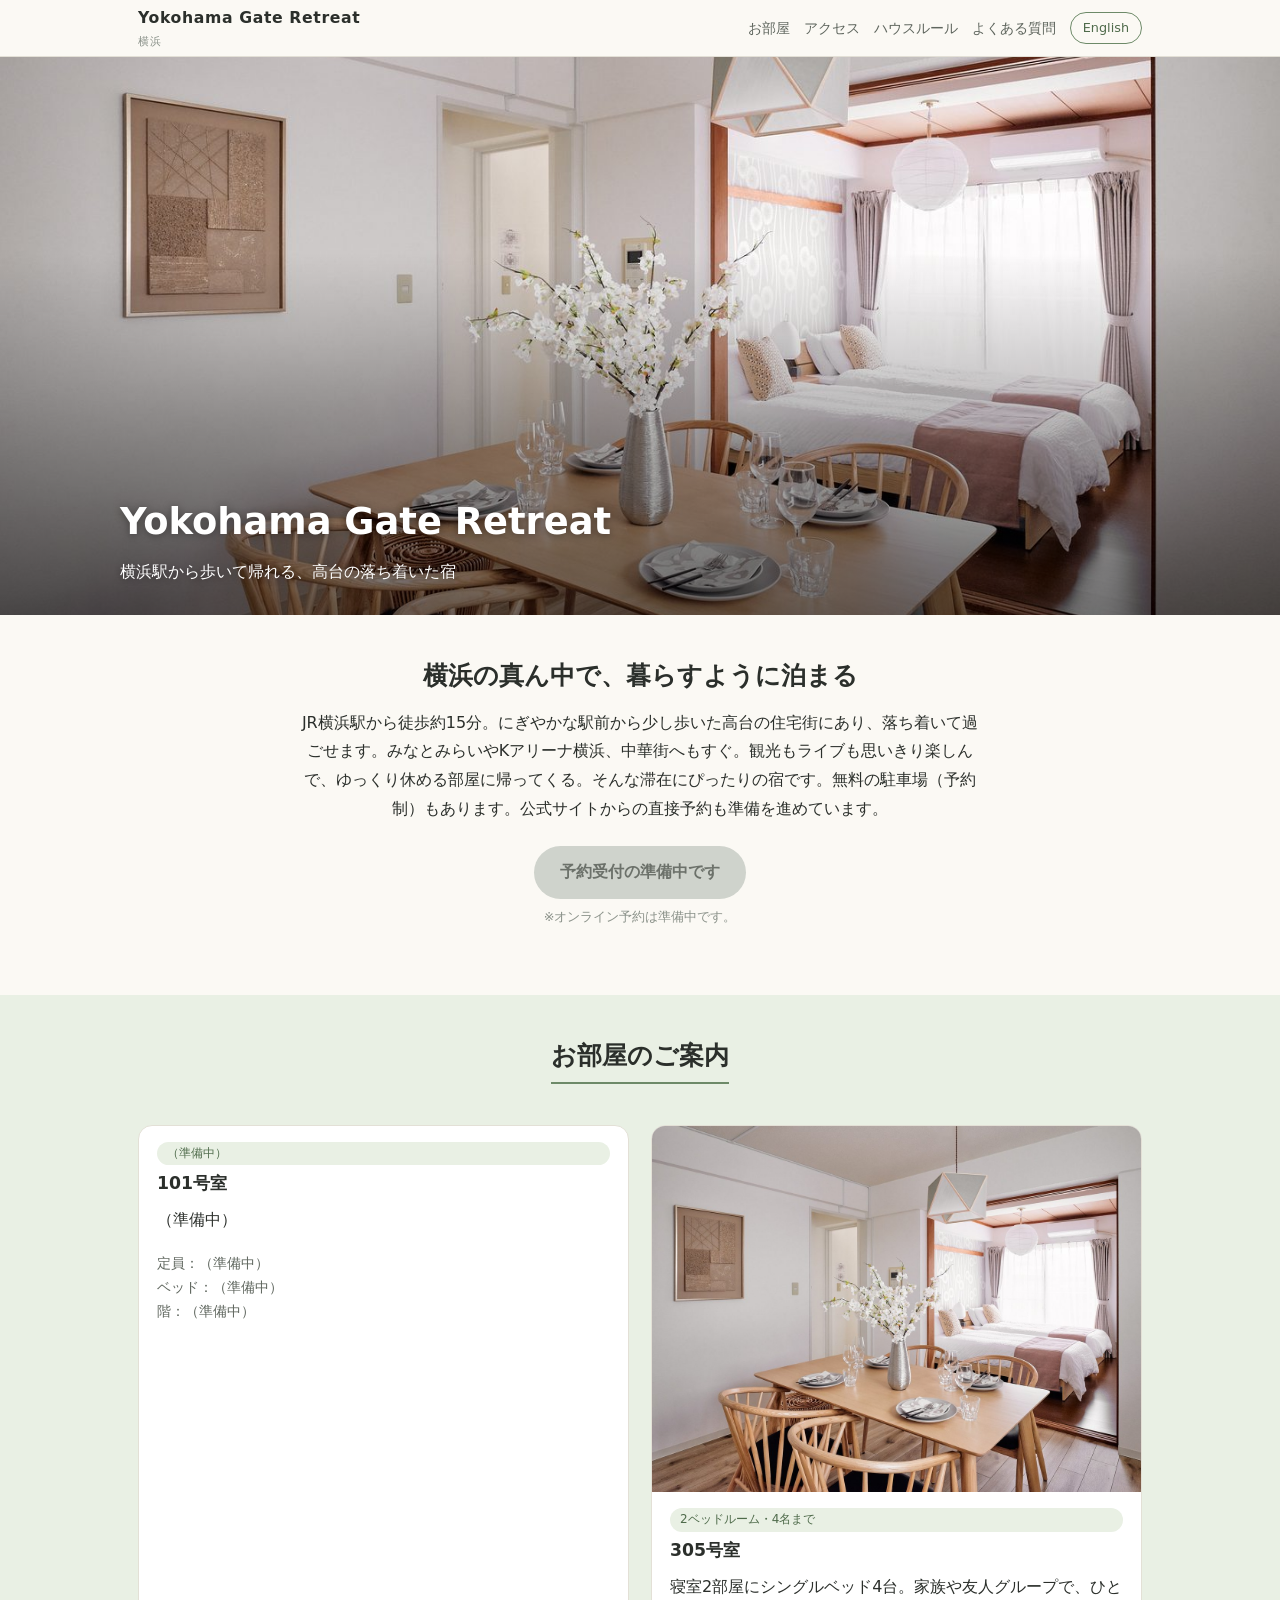
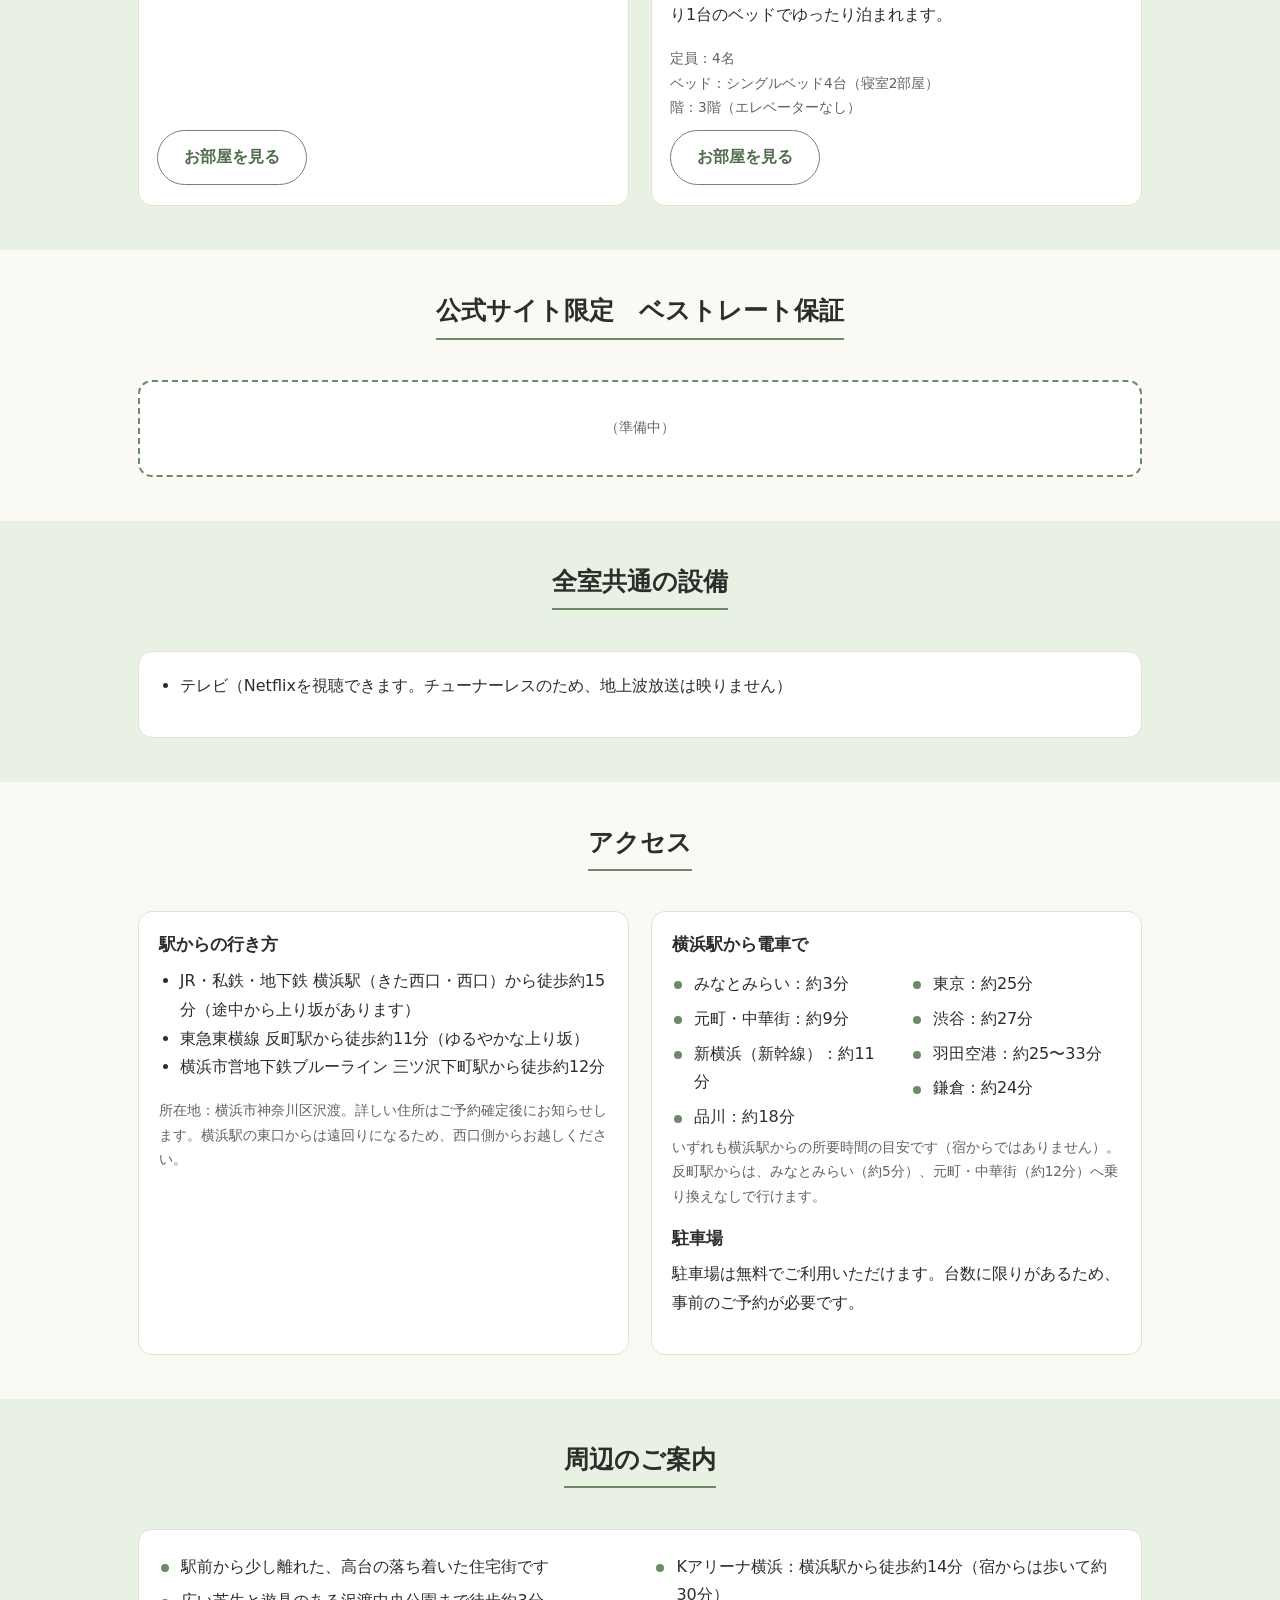
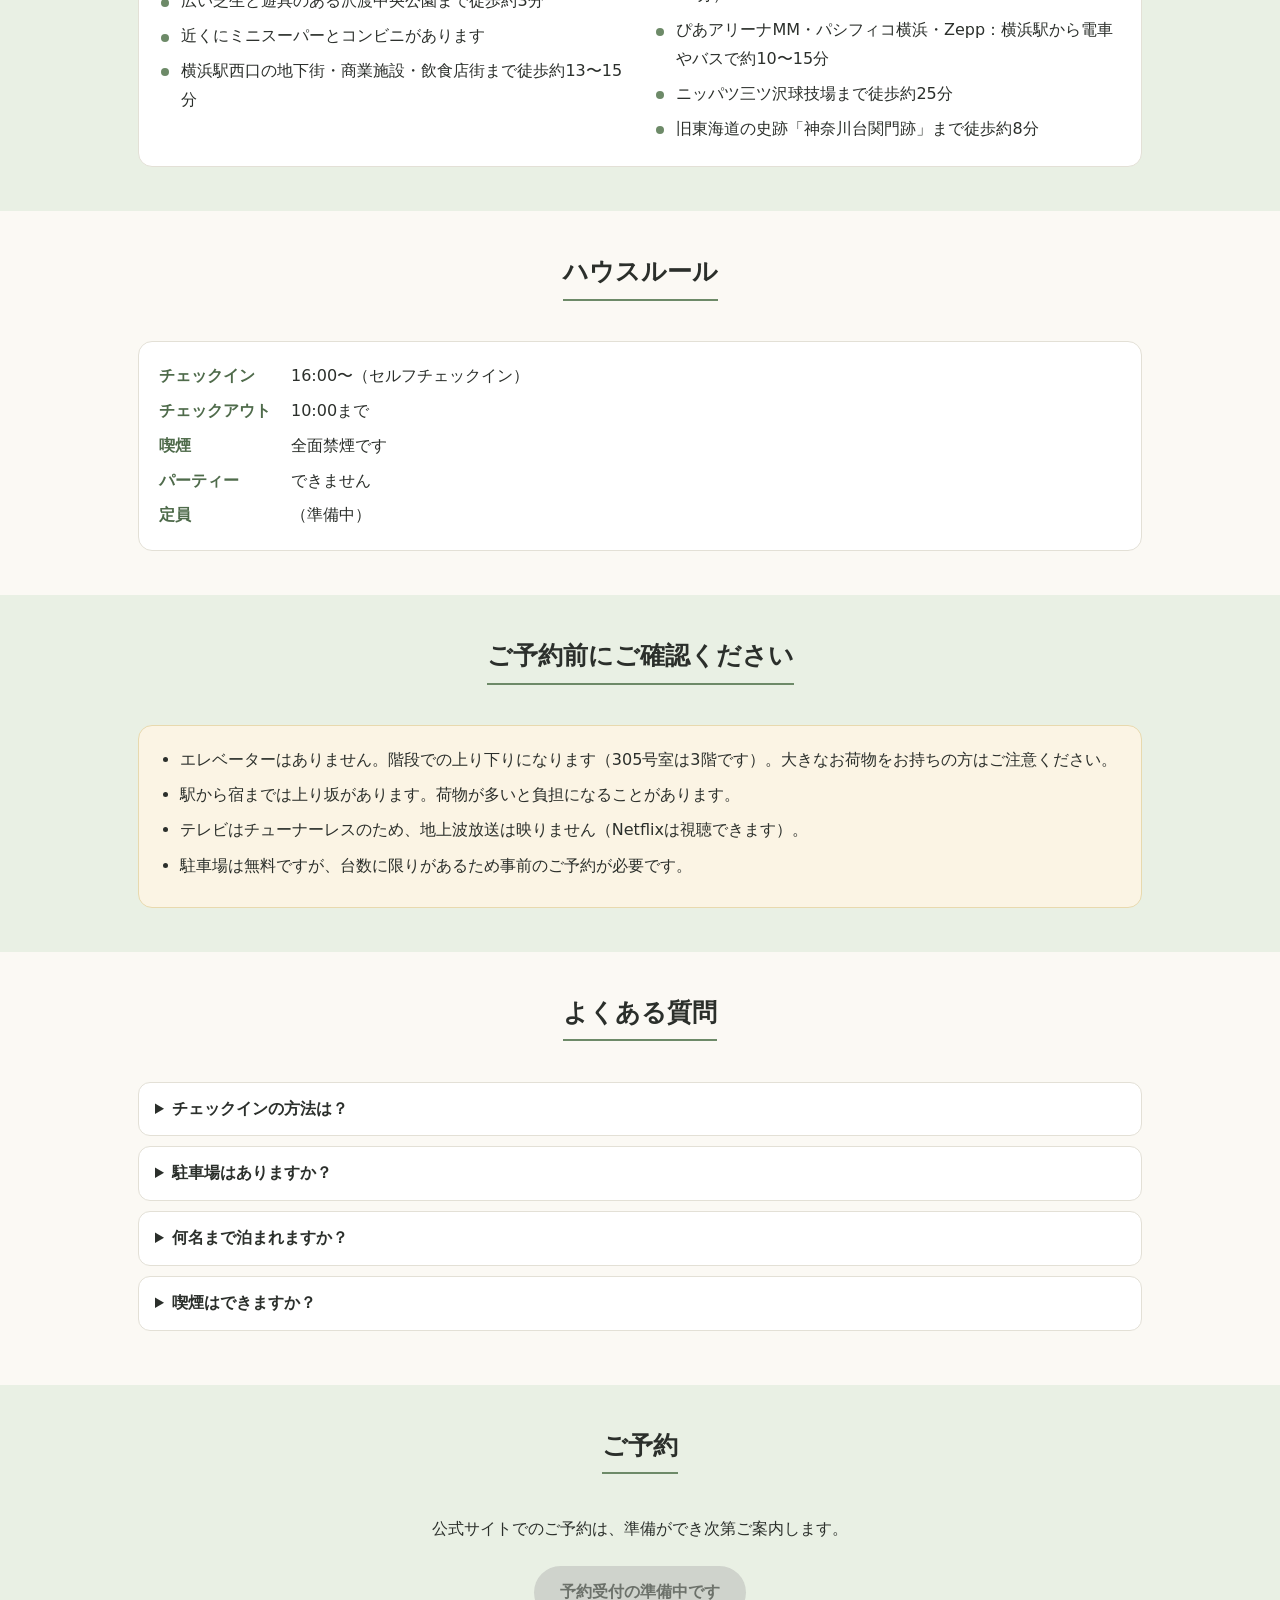
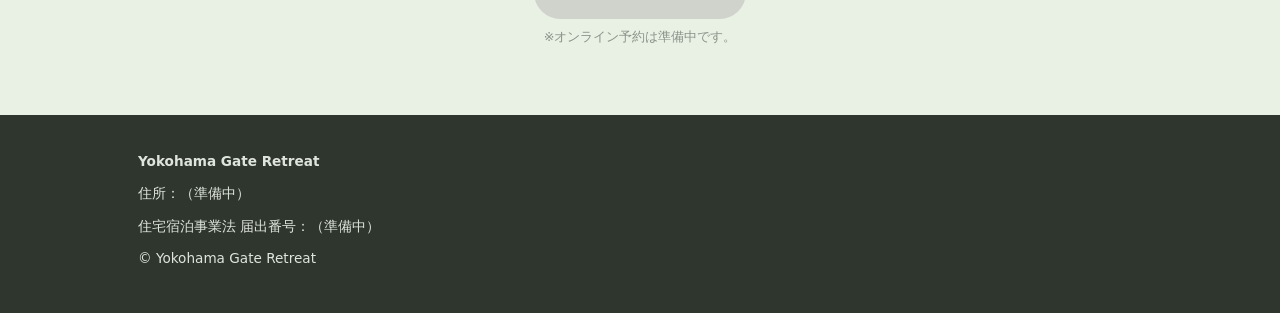
==== commit 7bc4b8c8: "沢渡: テレビとNetflixの説明を全室共通に Co-Authored-By: Claude Fable 5.2 <noreply@anthropic.com>" ====
--- a/sawatari/site/index.html
+++ b/sawatari/site/index.html
@@ -78,7 +78,7 @@
 </div></section>
 <section class="alt" id="common"><div class="wrap">
 <div class="sec-title"><h2>全室共通の設備</h2></div>
-<div class="box"><p>（準備中）</p></div>
+<div class="box"><ul><li>テレビ（Netflixを視聴できます。チューナーレスのため、地上波放送は映りません）</li></ul></div>
 </div></section>
 <section id="access"><div class="wrap">
 <div class="sec-title"><h2>アクセス</h2></div>
@@ -138,7 +138,7 @@
 <div class="notice"><ul>
 <li>エレベーターはありません。階段での上り下りになります（305号室は3階です）。大きなお荷物をお持ちの方はご注意ください。</li>
 <li>駅から宿までは上り坂があります。荷物が多いと負担になることがあります。</li>
-<li>テレビはチューナーレスのため、地上波放送は映りません（305号室はNetflixを視聴できます）。</li>
+<li>テレビはチューナーレスのため、地上波放送は映りません（Netflixは視聴できます）。</li>
 <li>駐車場は無料ですが、台数に限りがあるため事前のご予約が必要です。</li>
 </ul></div>
 </div></section>
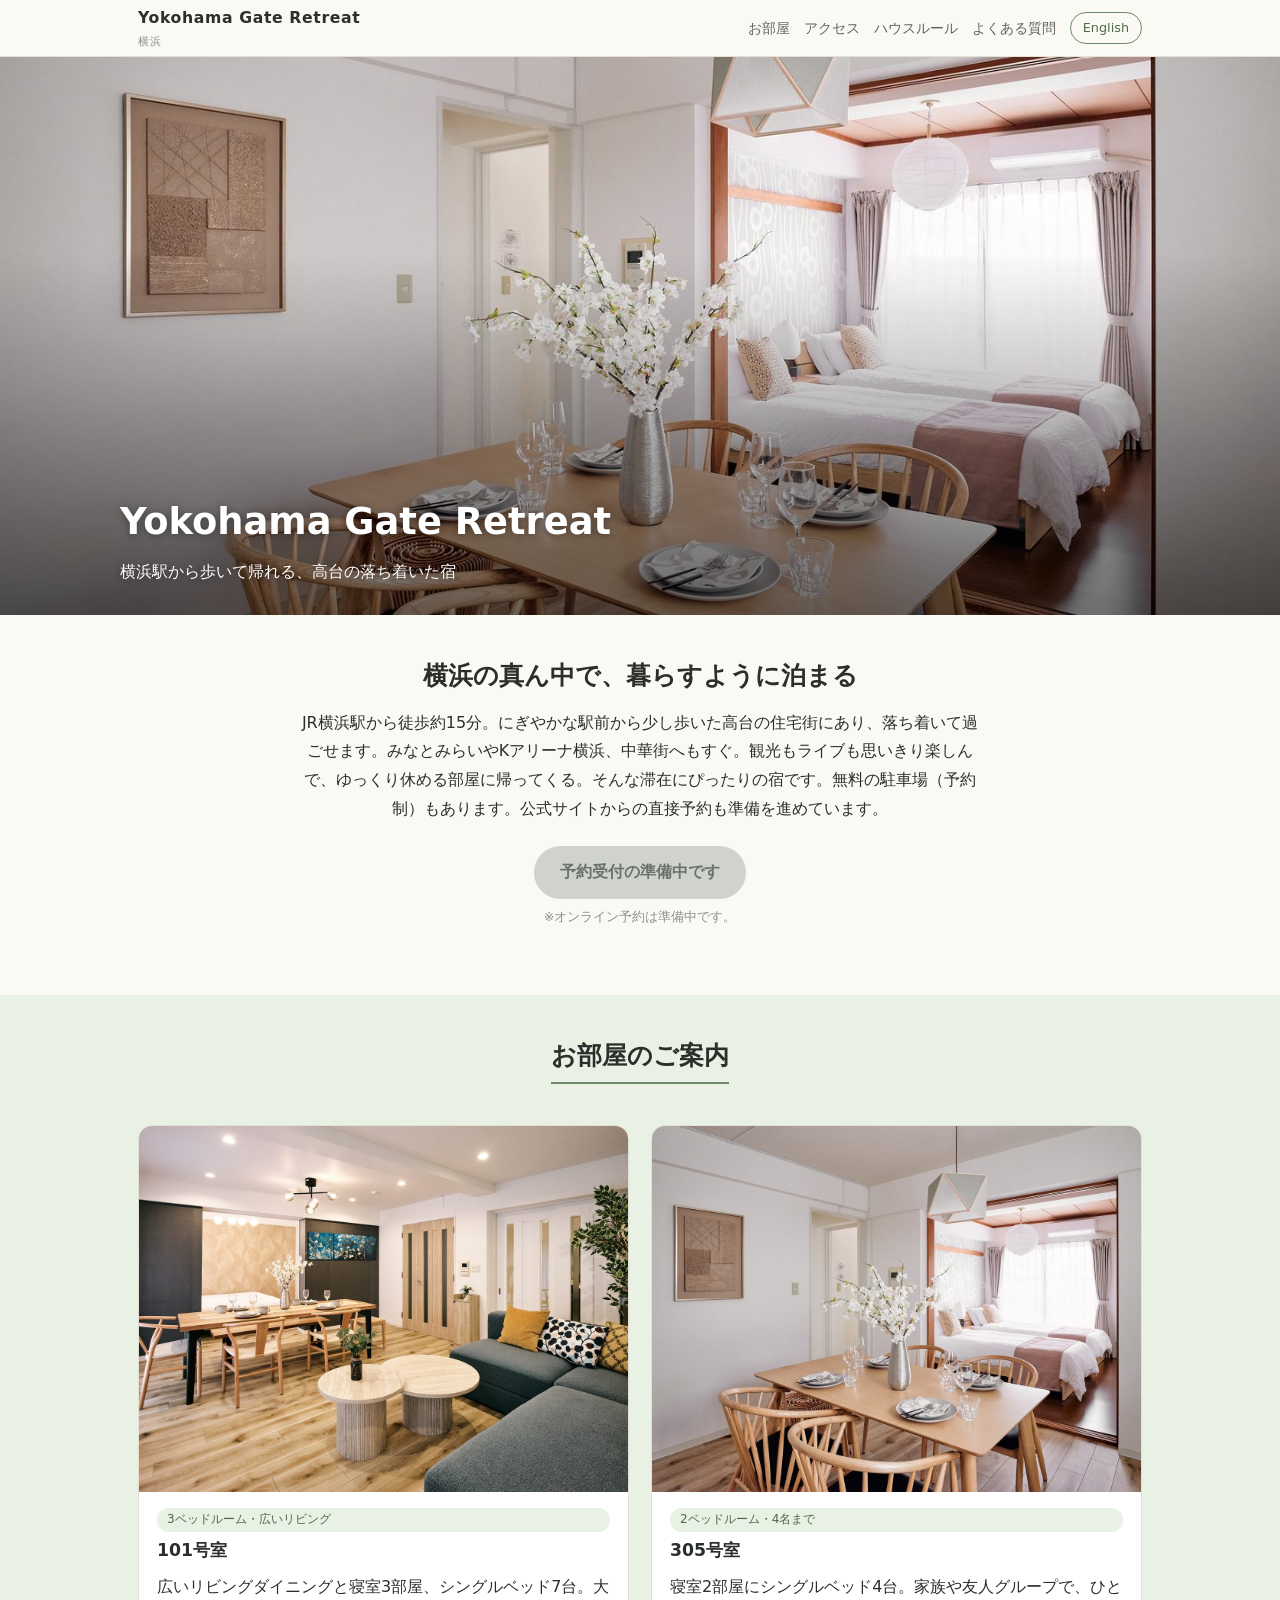
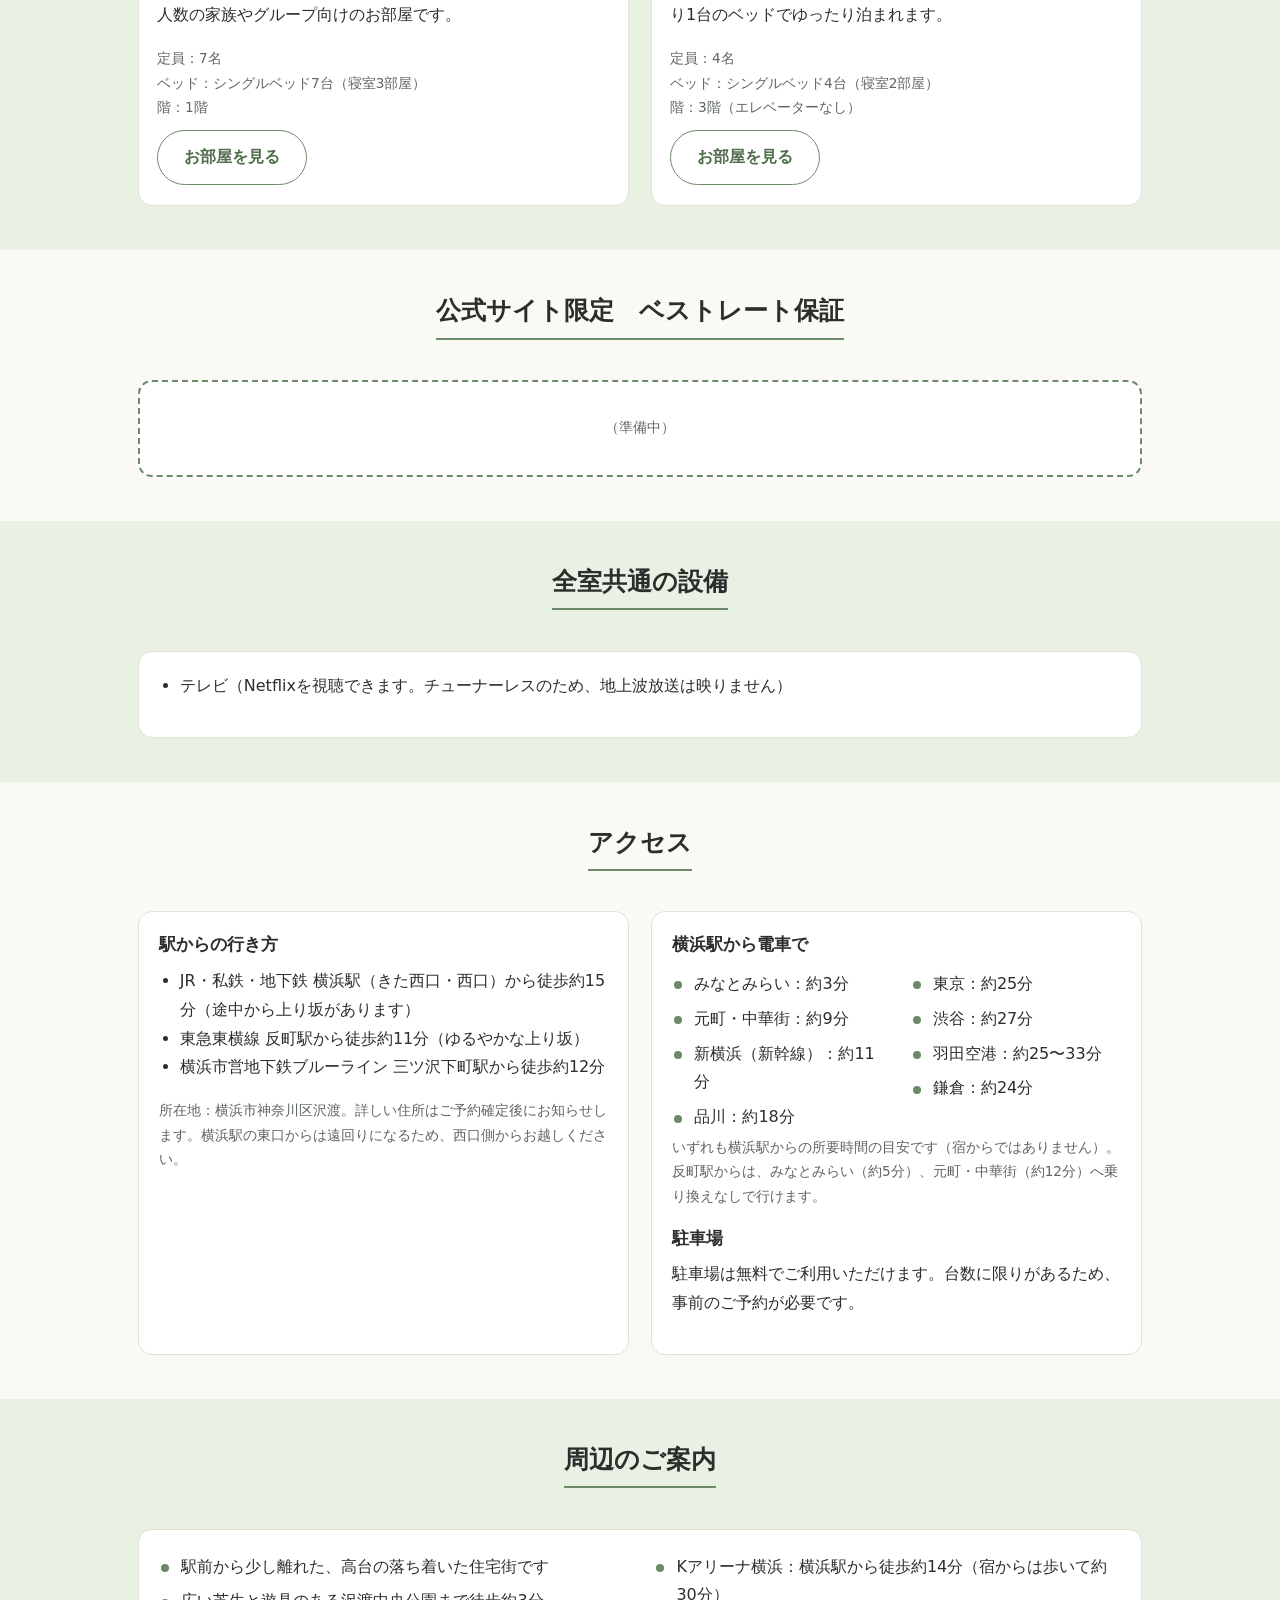
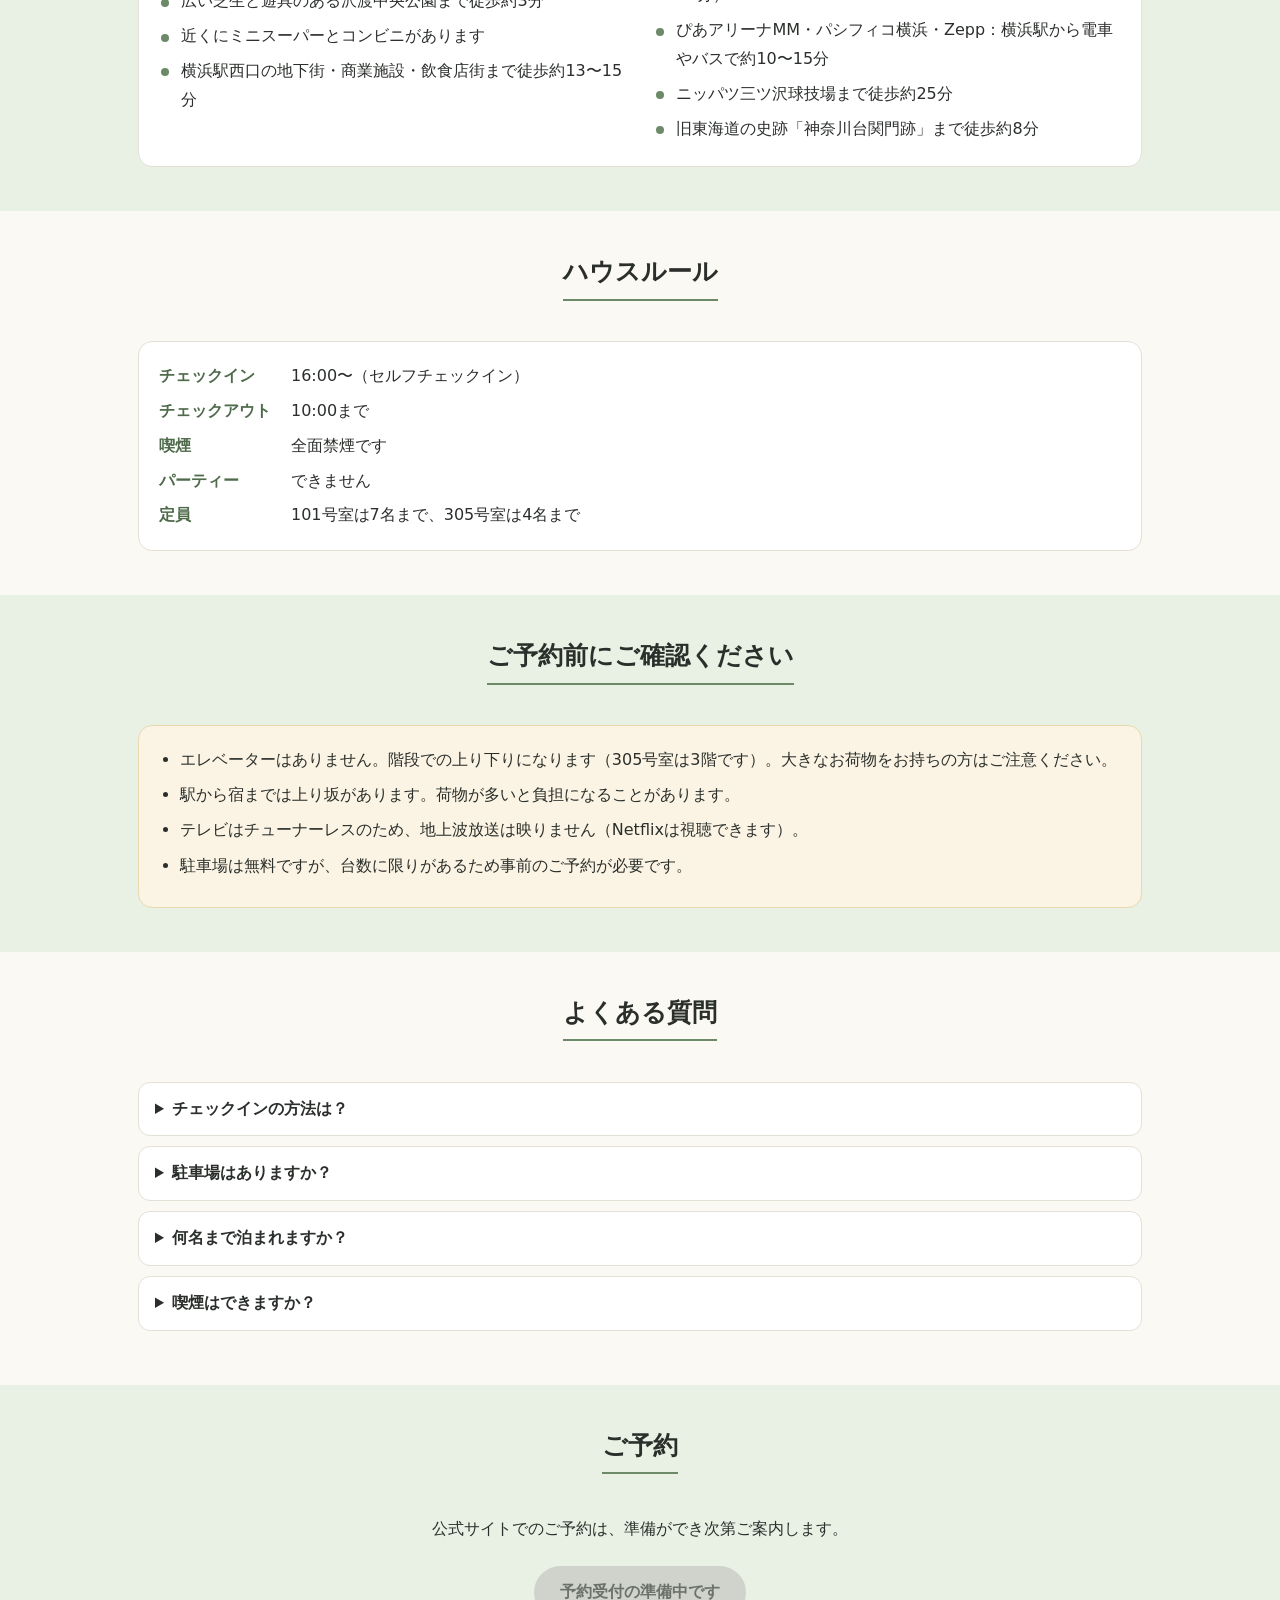
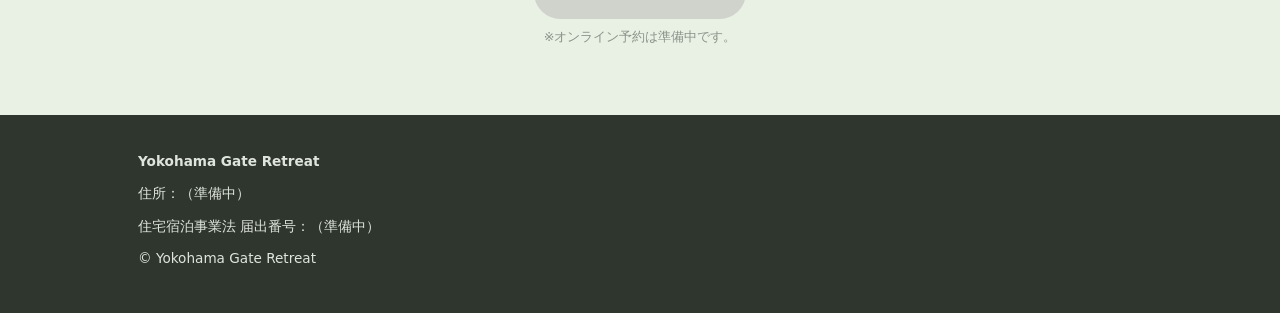
==== commit 30f5fc17: "沢渡: 101号室の写真・紹介・間取り図を追加（定員7名） Co-Authored-By: Claude Fable 5.2 <noreply@anthropic.com> Claude-Sessio" ====
--- a/sawatari/site/index.html
+++ b/sawatari/site/index.html
@@ -40,15 +40,17 @@
 <div class="sec-title"><h2>お部屋のご案内</h2></div>
 <div class="cards">
 <article class="card">
-<!-- ここに101号室の写真（カード用・4:3） -->
+<!--photo:card101-->
+<a href="rooms/101.html"><img src="images/101/01-cover.jpg" width="1440" height="960" alt="ダイニングテーブルとソファのある広いリビング" loading="lazy"></a>
+<!--/photo:card101-->
 <div class="body">
-<span class="tag">（準備中）</span>
+<span class="tag">3ベッドルーム・広いリビング</span>
 <h3>101号室</h3>
-<p>（準備中）</p>
+<p>広いリビングダイニングと寝室3部屋、シングルベッド7台。大人数の家族やグループ向けのお部屋です。</p>
 <ul class="meta">
-<li>定員：（準備中）</li>
-<li>ベッド：（準備中）</li>
-<li>階：（準備中）</li>
+<li>定員：7名</li>
+<li>ベッド：シングルベッド7台（寝室3部屋）</li>
+<li>階：1階</li>
 </ul>
 <a class="btn btn-line" href="rooms/101.html">お部屋を見る</a>
 </div></article>
@@ -130,7 +132,7 @@
 <dt>チェックアウト</dt><dd>10:00まで</dd>
 <dt>喫煙</dt><dd>全面禁煙です</dd>
 <dt>パーティー</dt><dd>できません</dd>
-<dt>定員</dt><dd>（準備中）</dd>
+<dt>定員</dt><dd>101号室は7名まで、305号室は4名まで</dd>
 </dl></div>
 </div></section>
 <section class="alt"><div class="wrap">
@@ -146,7 +148,7 @@
 <div class="sec-title"><h2>よくある質問</h2></div>
 <details><summary>チェックインの方法は？</summary><p>セルフチェックインです。16:00からご利用いただけます。チェックアウトは10:00までです。</p></details>
 <details><summary>駐車場はありますか？</summary><p>はい、ございます。駐車場は無料でご利用いただけます。台数に限りがあるため、事前のご予約が必要です。</p></details>
-<details><summary>何名まで泊まれますか？</summary><p>（準備中）</p></details>
+<details><summary>何名まで泊まれますか？</summary><p>101号室は7名まで、305号室は4名までです。</p></details>
 <details><summary>喫煙はできますか？</summary><p>全面禁煙です。</p></details>
 </div></section>
 <section class="alt"><div class="wrap">
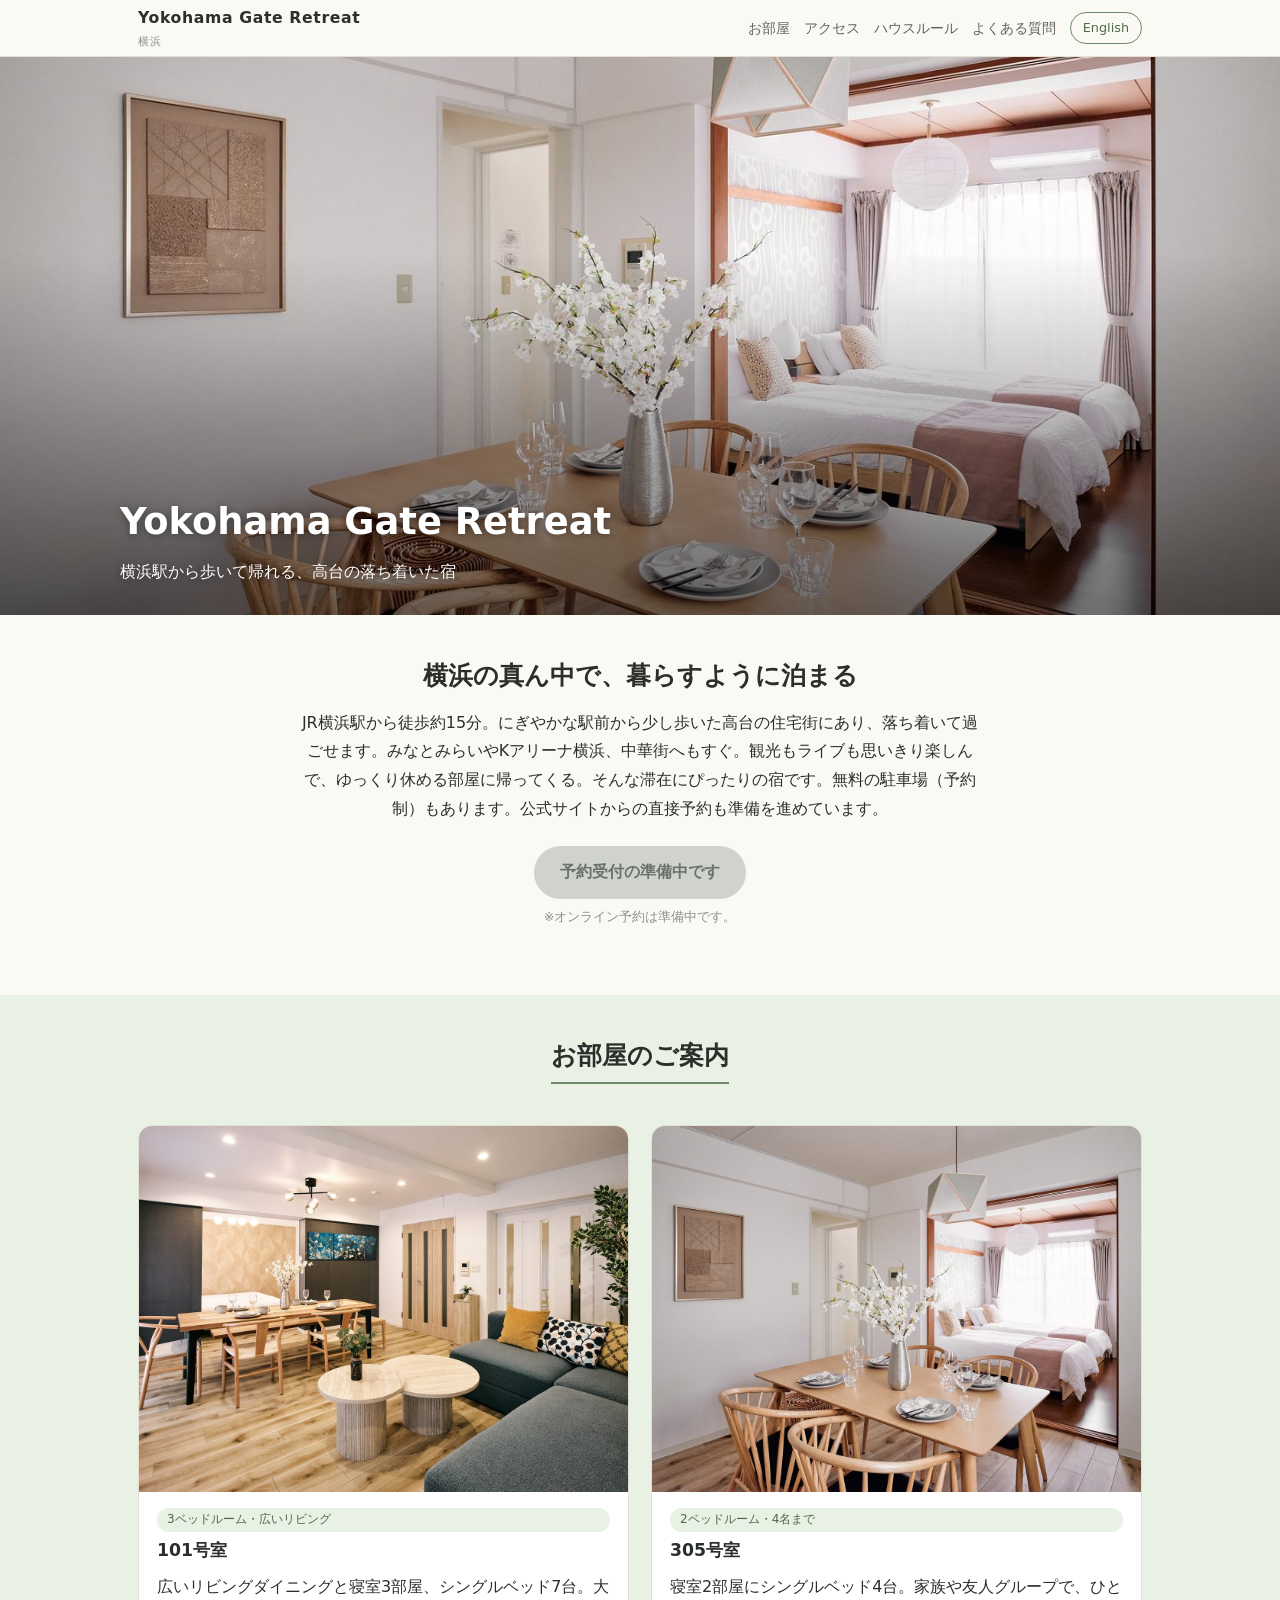
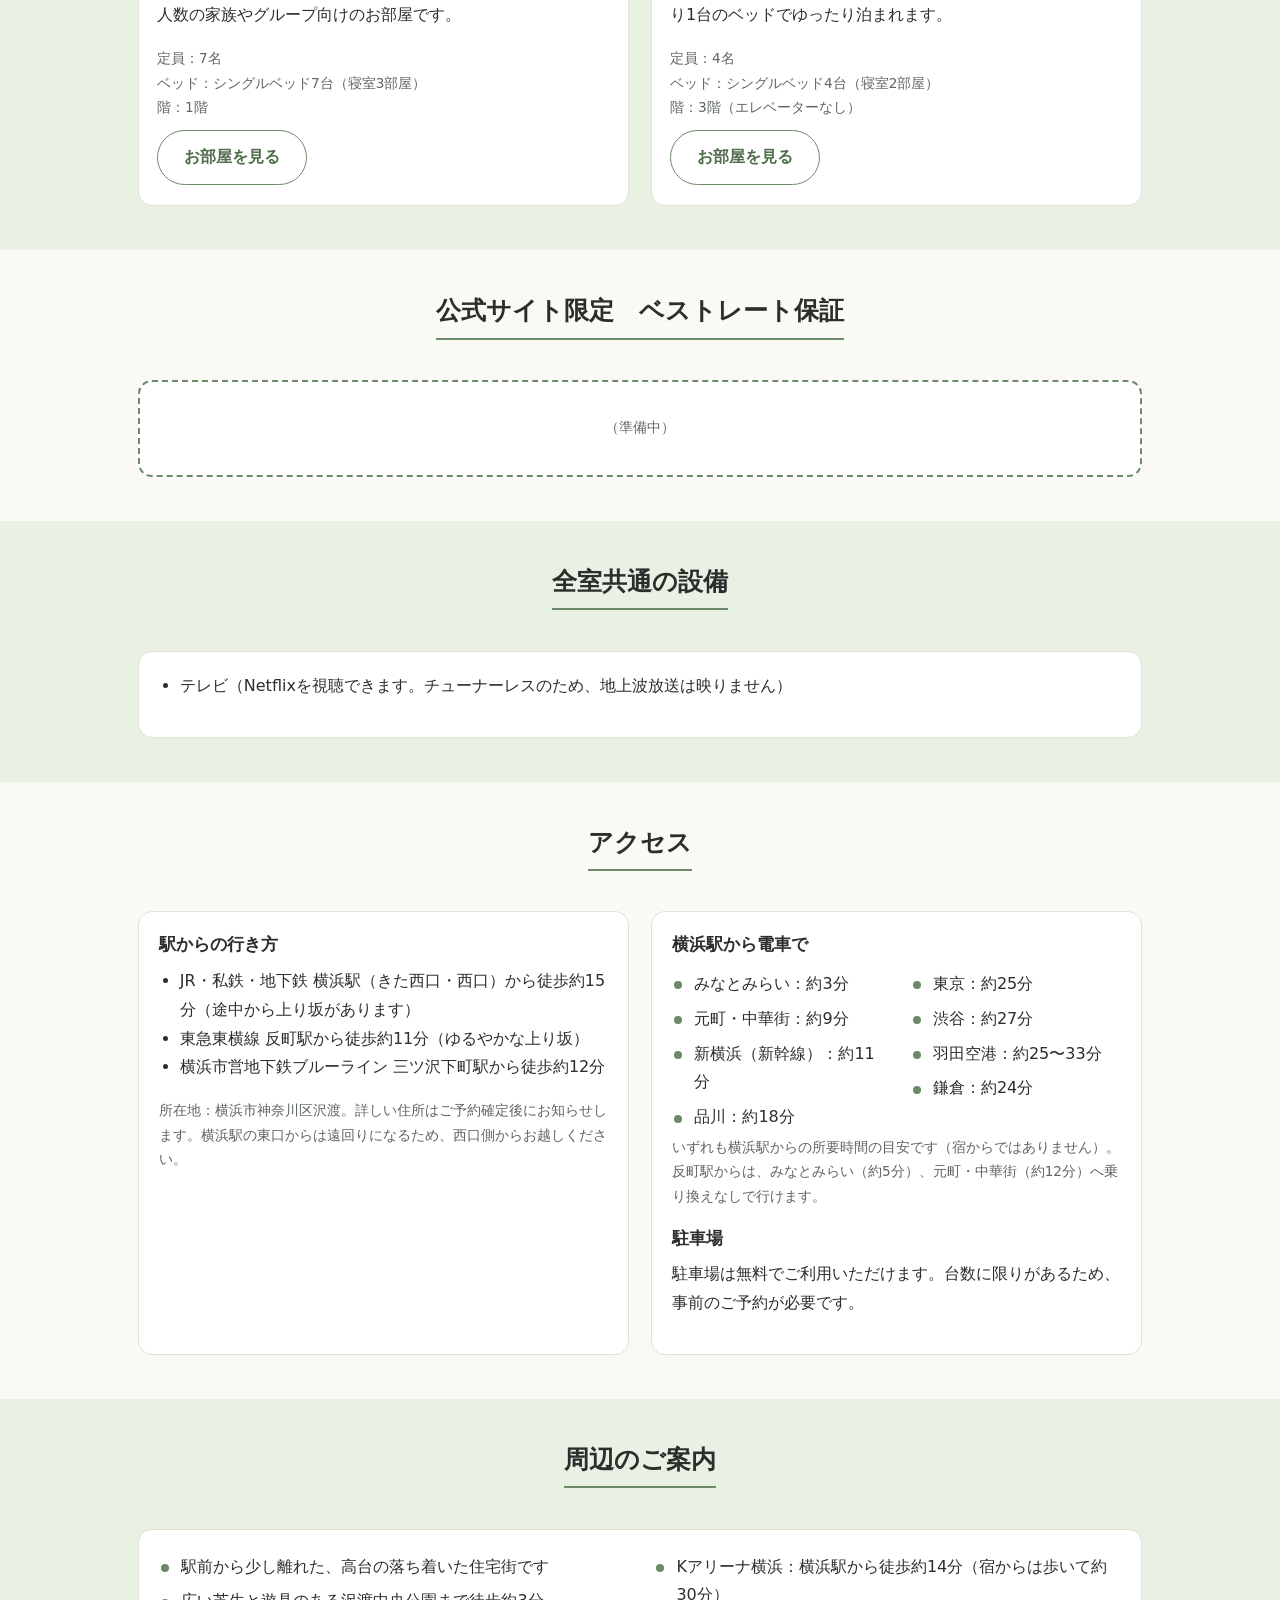
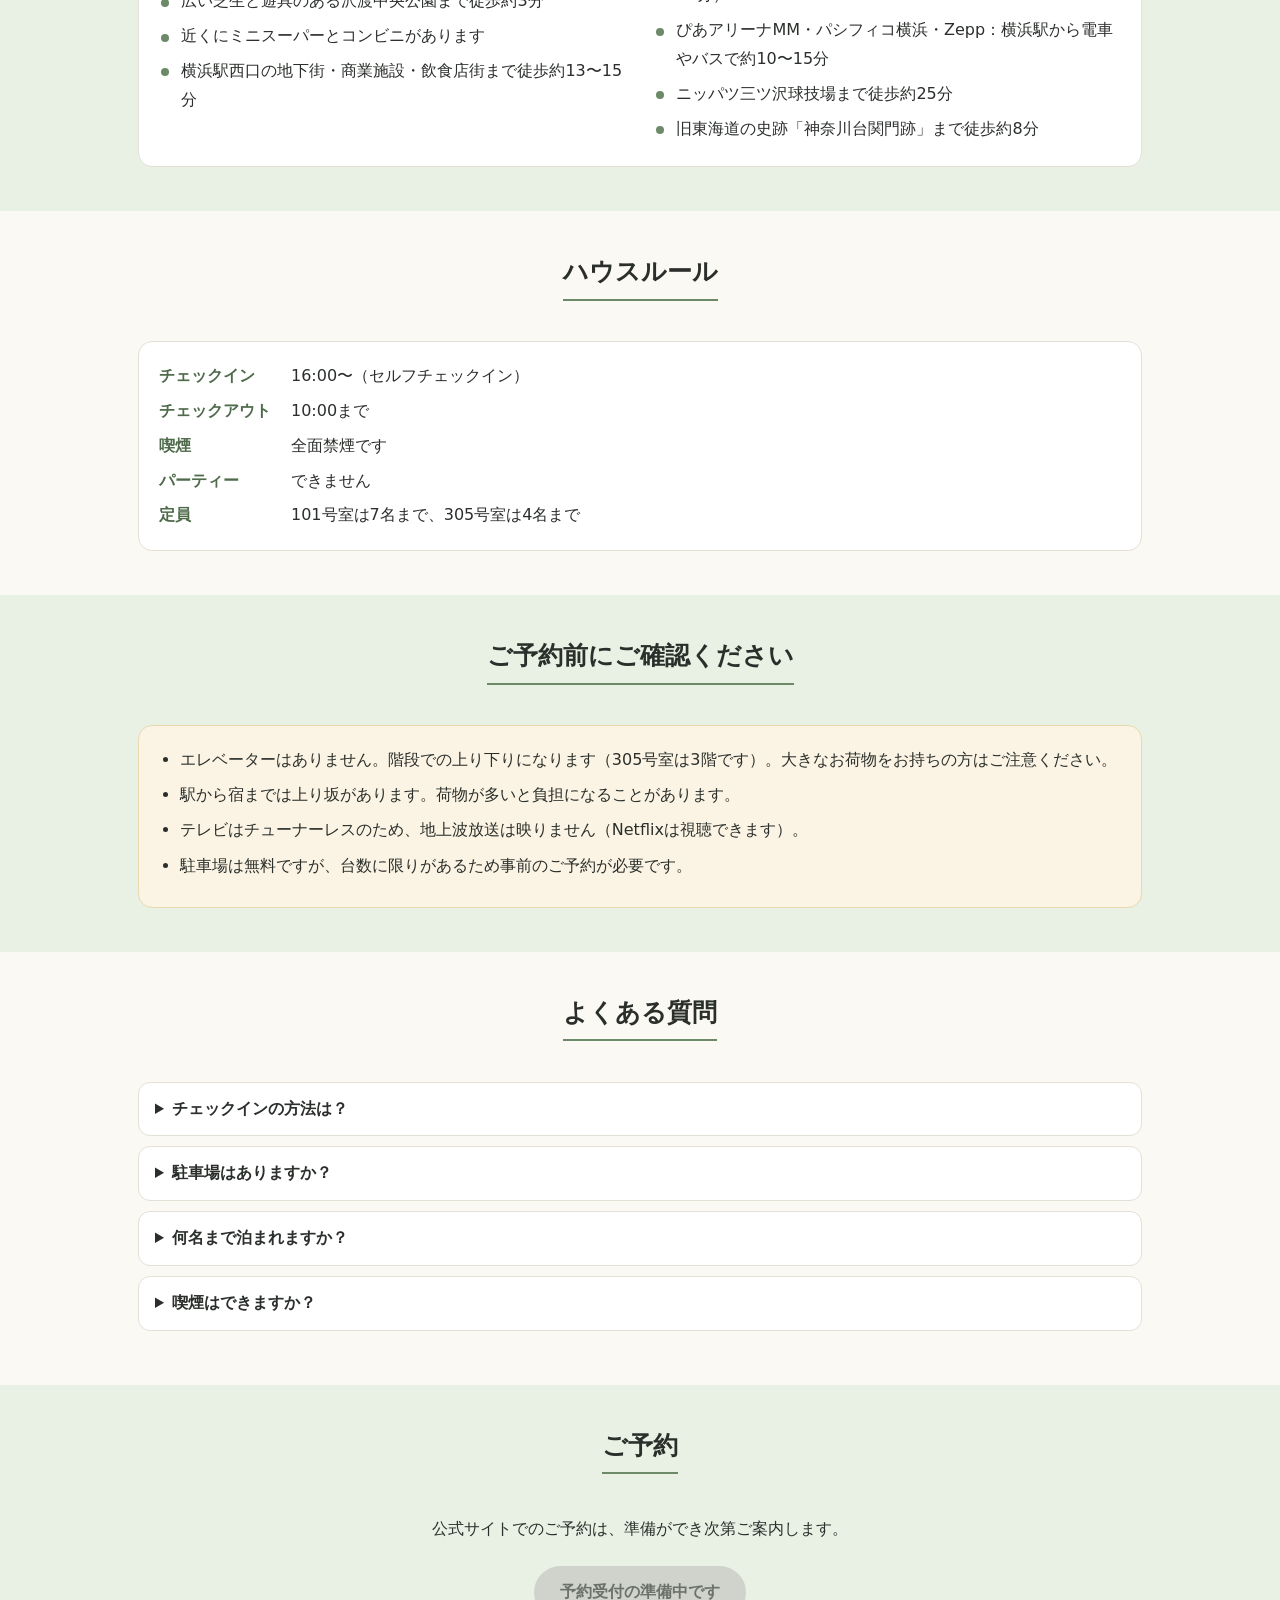
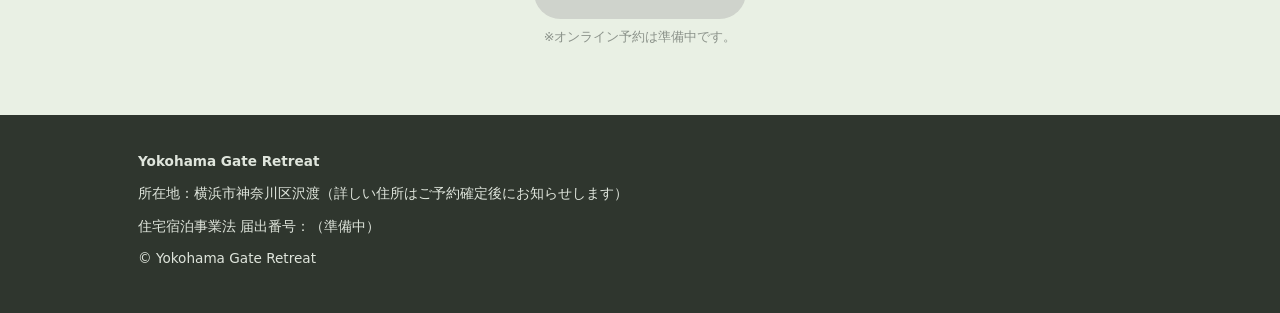
==== commit 302188a7: "沢渡: 101のご予約前の注意、ほかのお部屋の説明、所在地を記入 Co-Authored-By: Claude Fable 5.2 <noreply@anthropic.com> Claude-Ses" ====
--- a/sawatari/site/index.html
+++ b/sawatari/site/index.html
@@ -164,7 +164,7 @@
 </main>
 <footer><div class="wrap">
 <p><strong>Yokohama Gate Retreat</strong></p>
-<p>住所：（準備中）</p>
+<p>所在地：横浜市神奈川区沢渡（詳しい住所はご予約確定後にお知らせします）</p>
 <p>住宅宿泊事業法 届出番号：（準備中）</p>
 <p>&copy; Yokohama Gate Retreat</p>
 </div></footer>
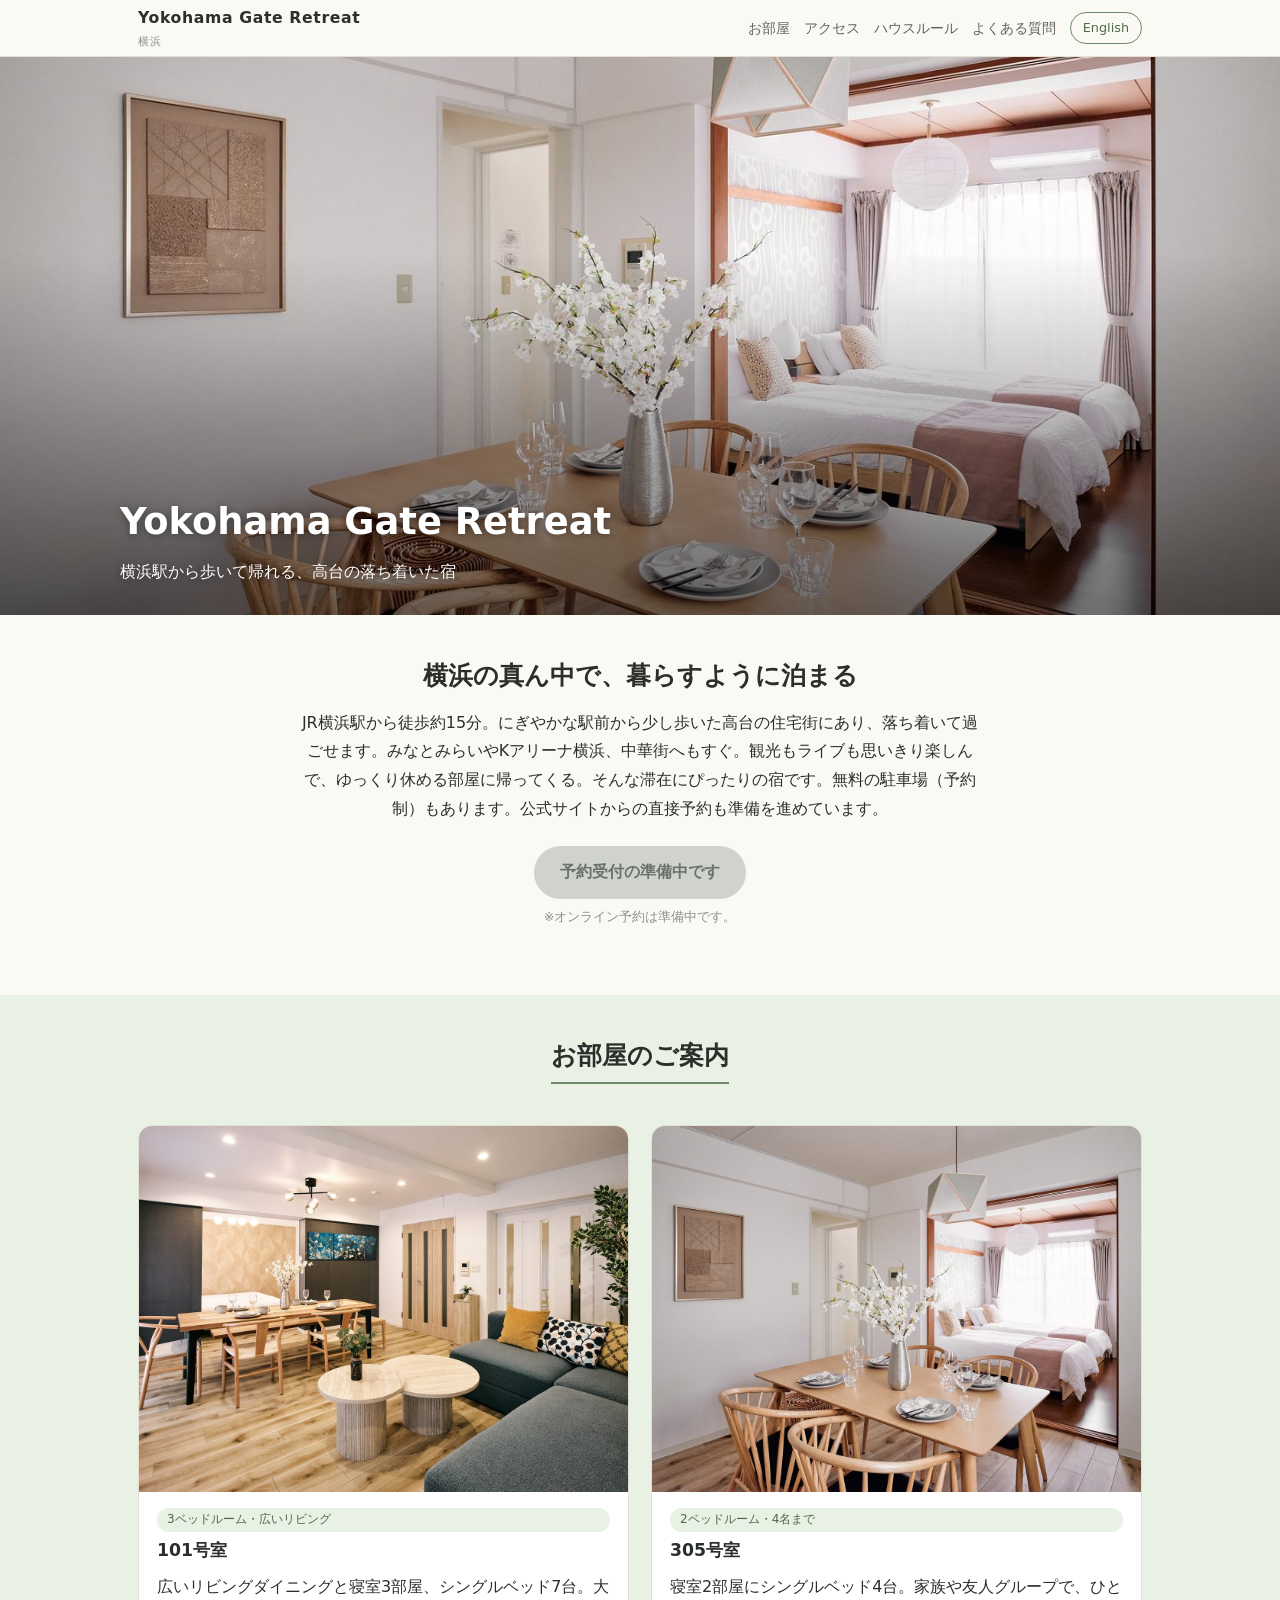
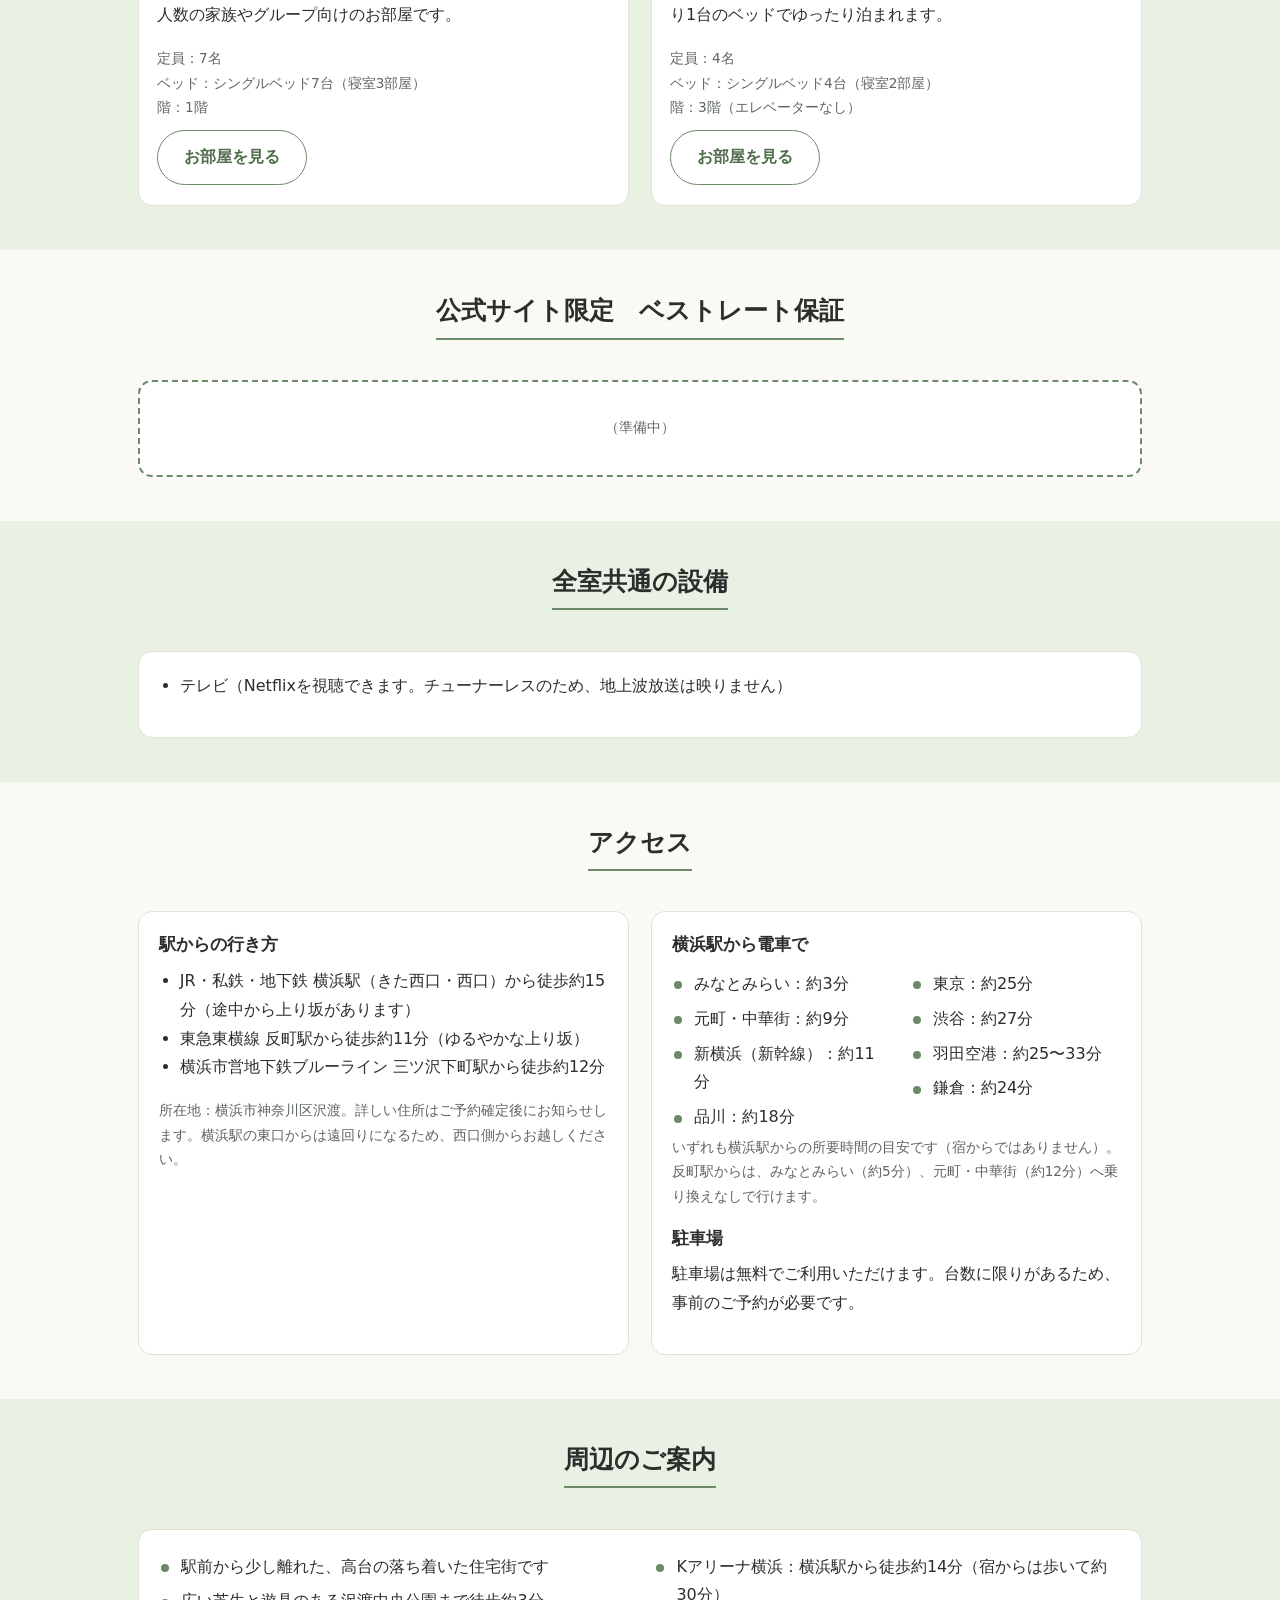
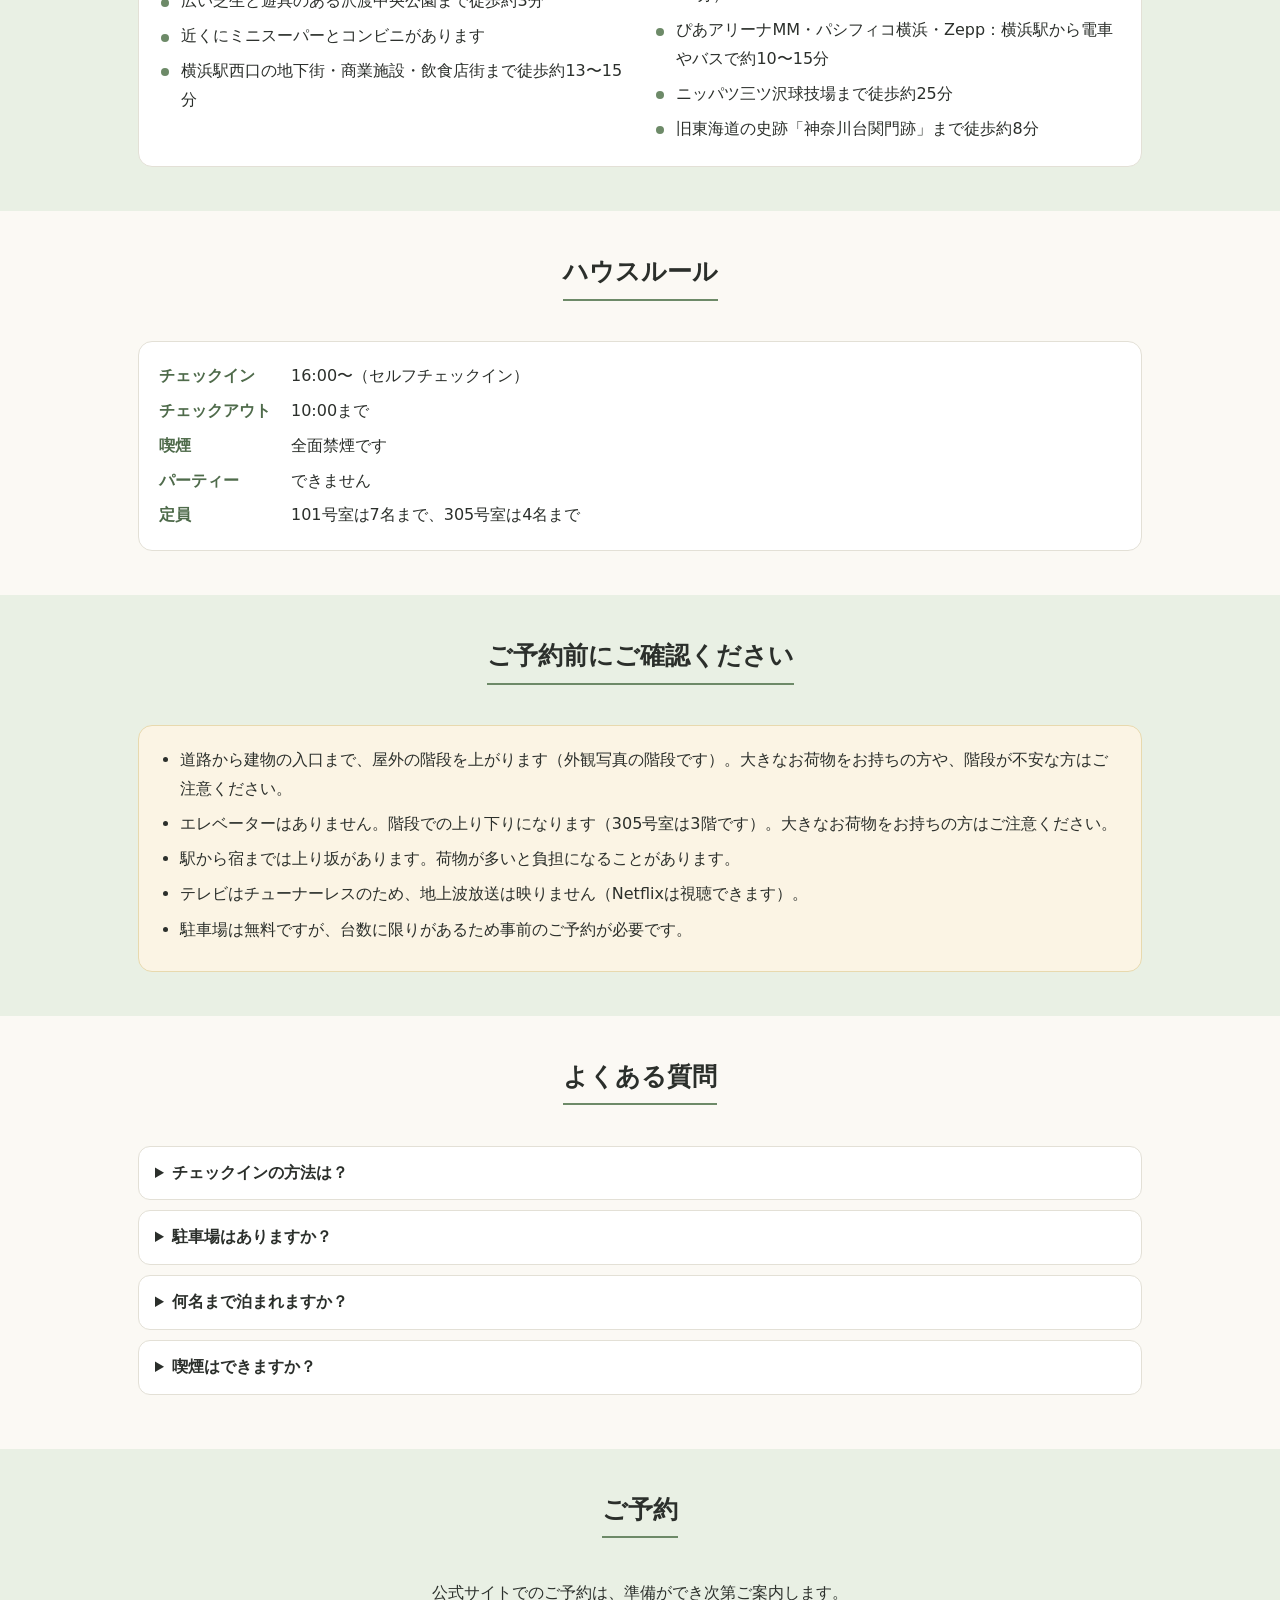
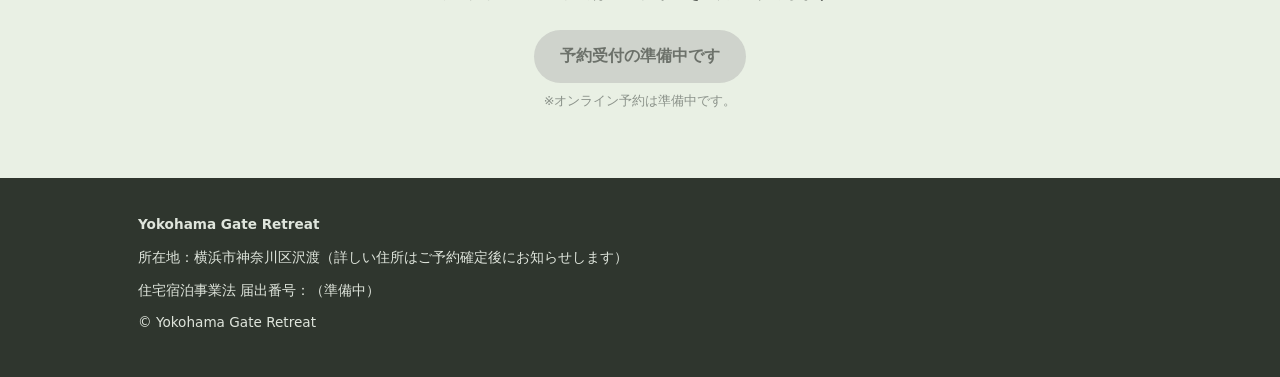
==== commit 44a6071d: "沢渡: 道路から入口までの屋外階段を「ご予約前にご確認ください」に追記 Co-Authored-By: Claude Fable 5.2 <noreply@anthropic.com> Claude-" ====
--- a/sawatari/site/index.html
+++ b/sawatari/site/index.html
@@ -138,6 +138,7 @@
 <section class="alt"><div class="wrap">
 <div class="sec-title"><h2>ご予約前にご確認ください</h2></div>
 <div class="notice"><ul>
+<li>道路から建物の入口まで、屋外の階段を上がります（外観写真の階段です）。大きなお荷物をお持ちの方や、階段が不安な方はご注意ください。</li>
 <li>エレベーターはありません。階段での上り下りになります（305号室は3階です）。大きなお荷物をお持ちの方はご注意ください。</li>
 <li>駅から宿までは上り坂があります。荷物が多いと負担になることがあります。</li>
 <li>テレビはチューナーレスのため、地上波放送は映りません（Netflixは視聴できます）。</li>
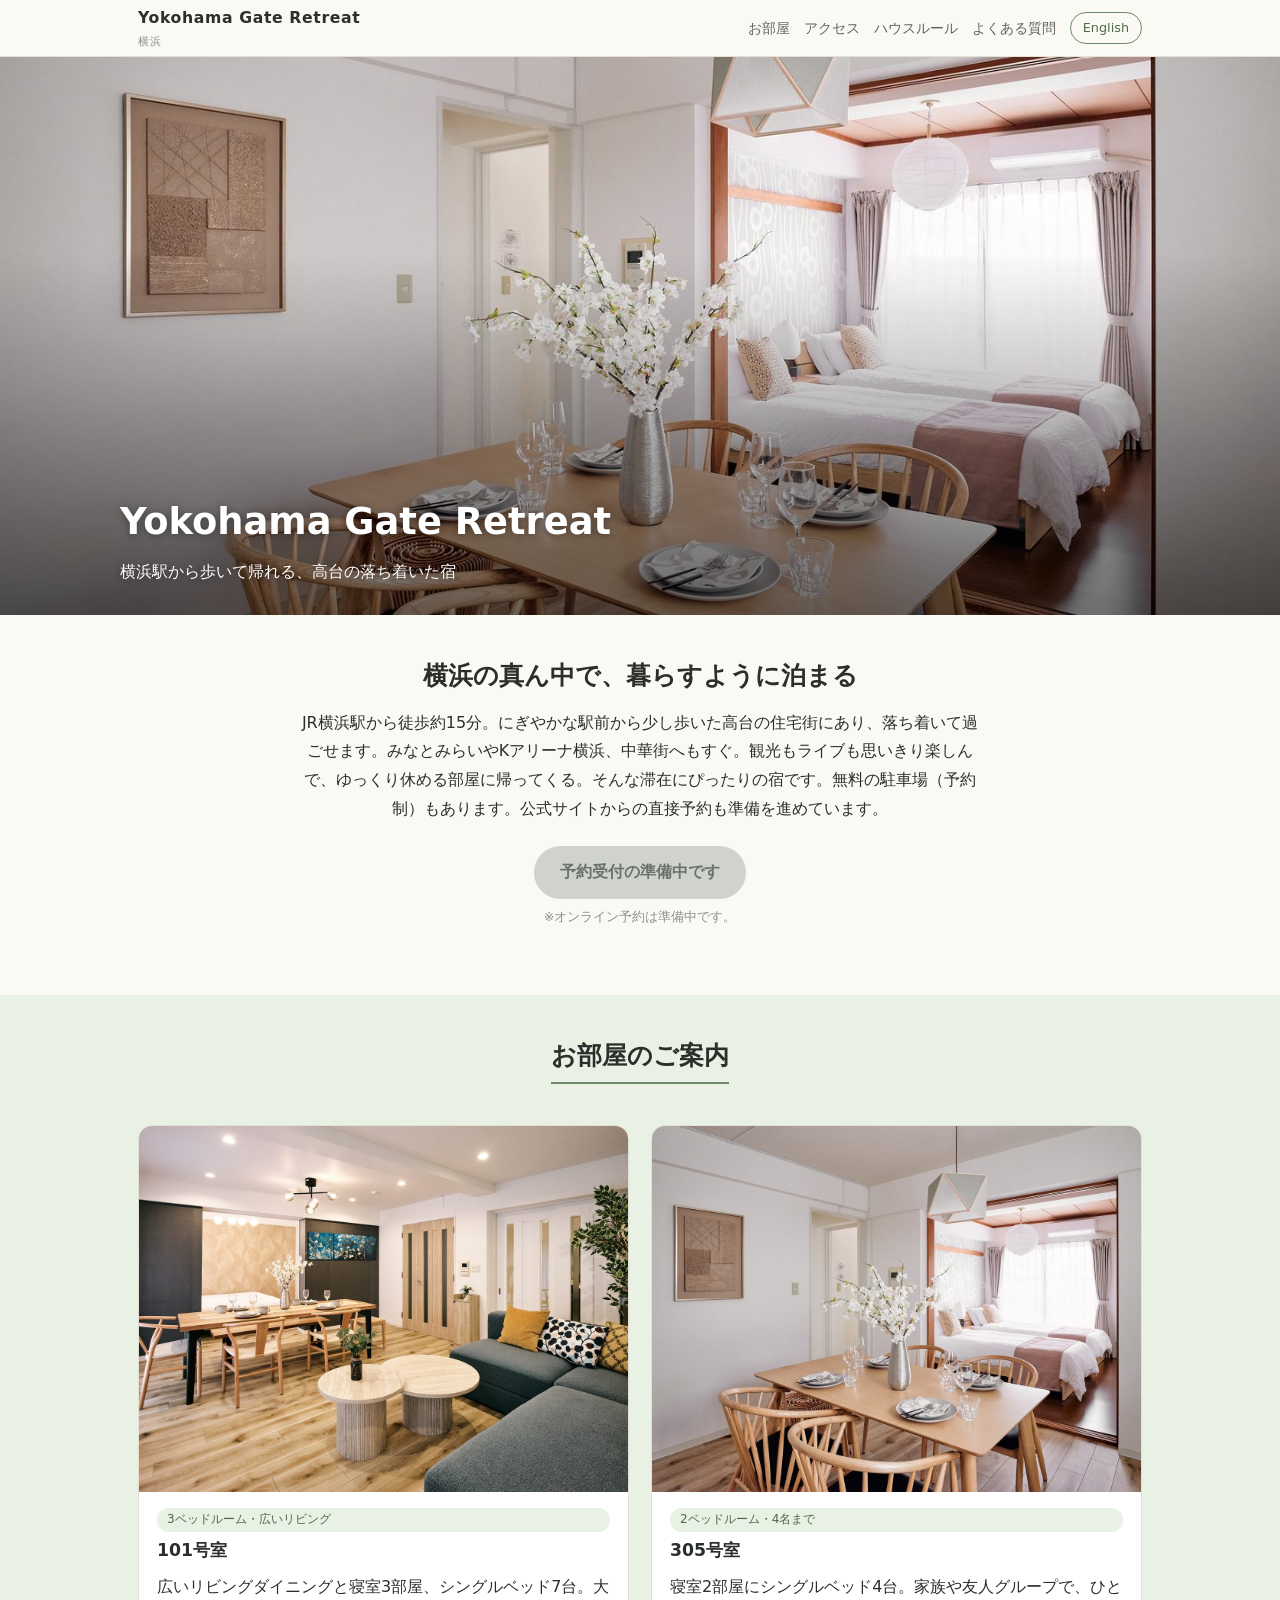
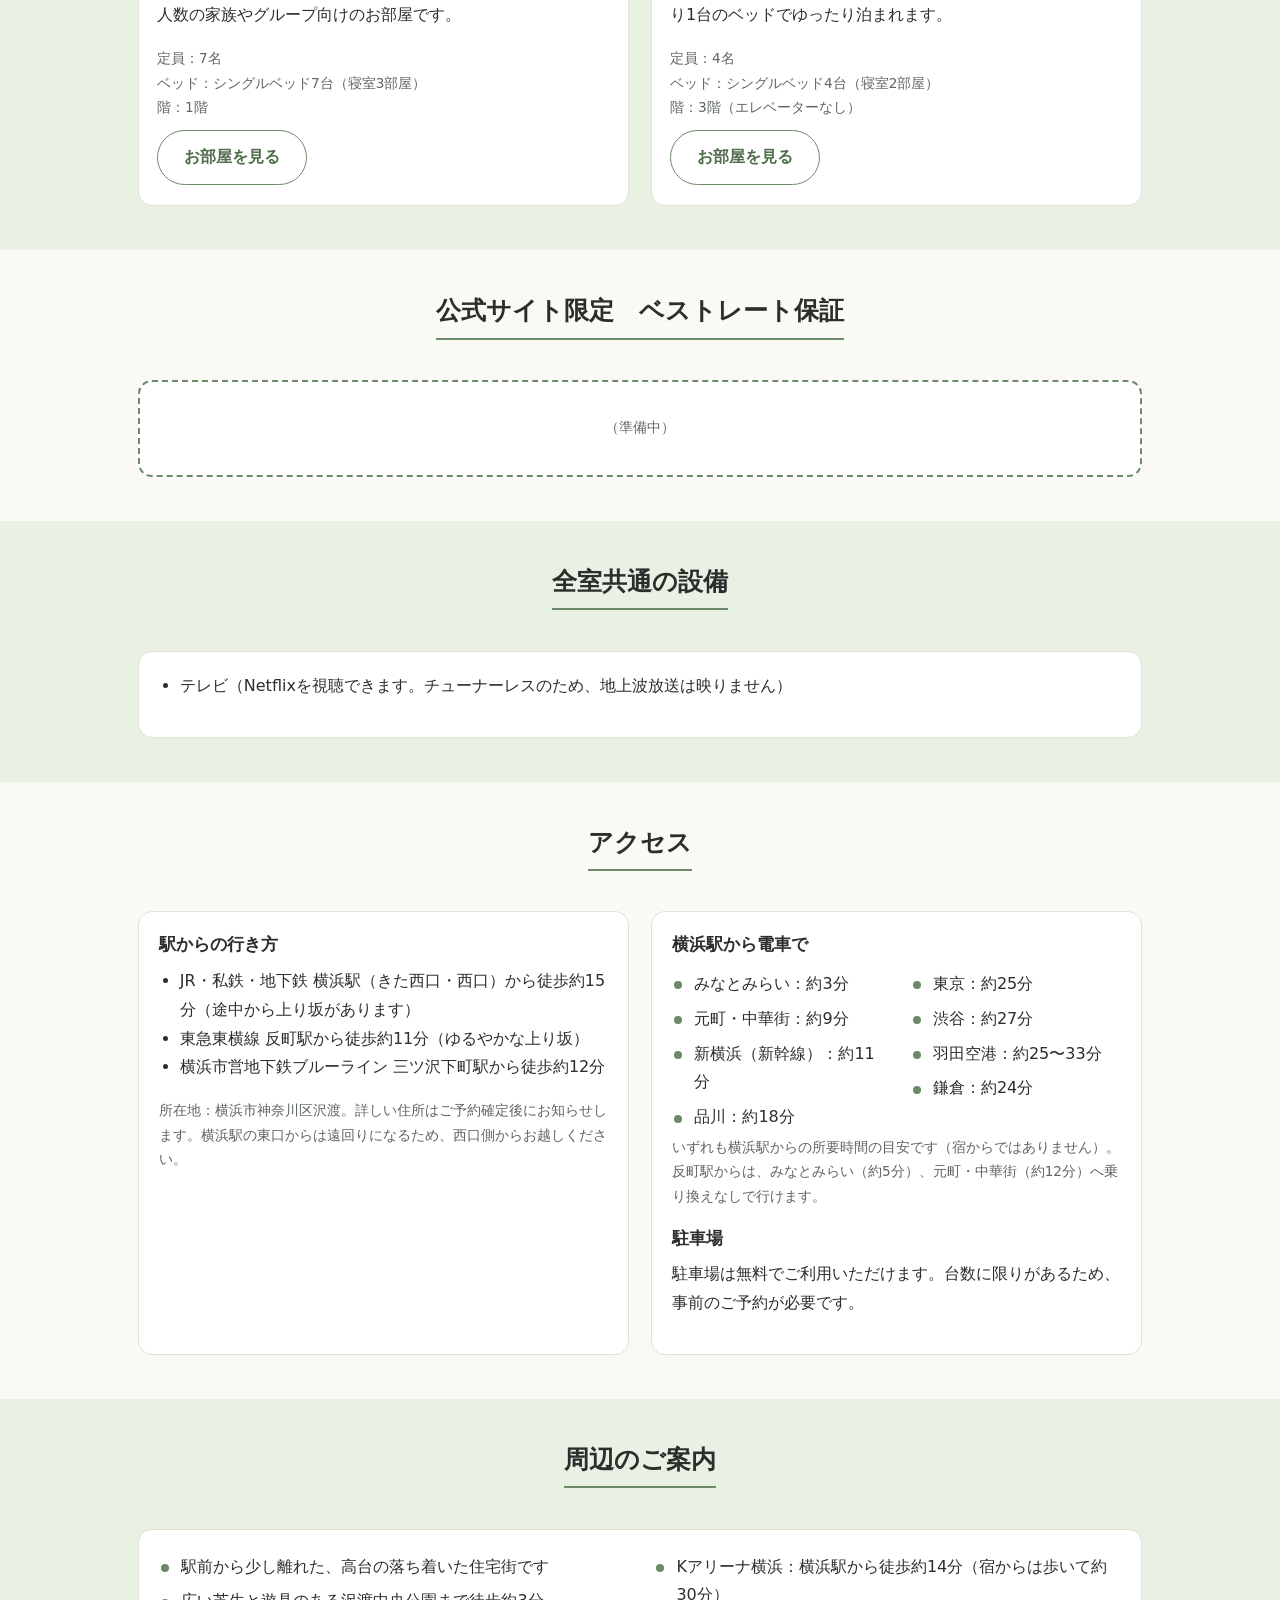
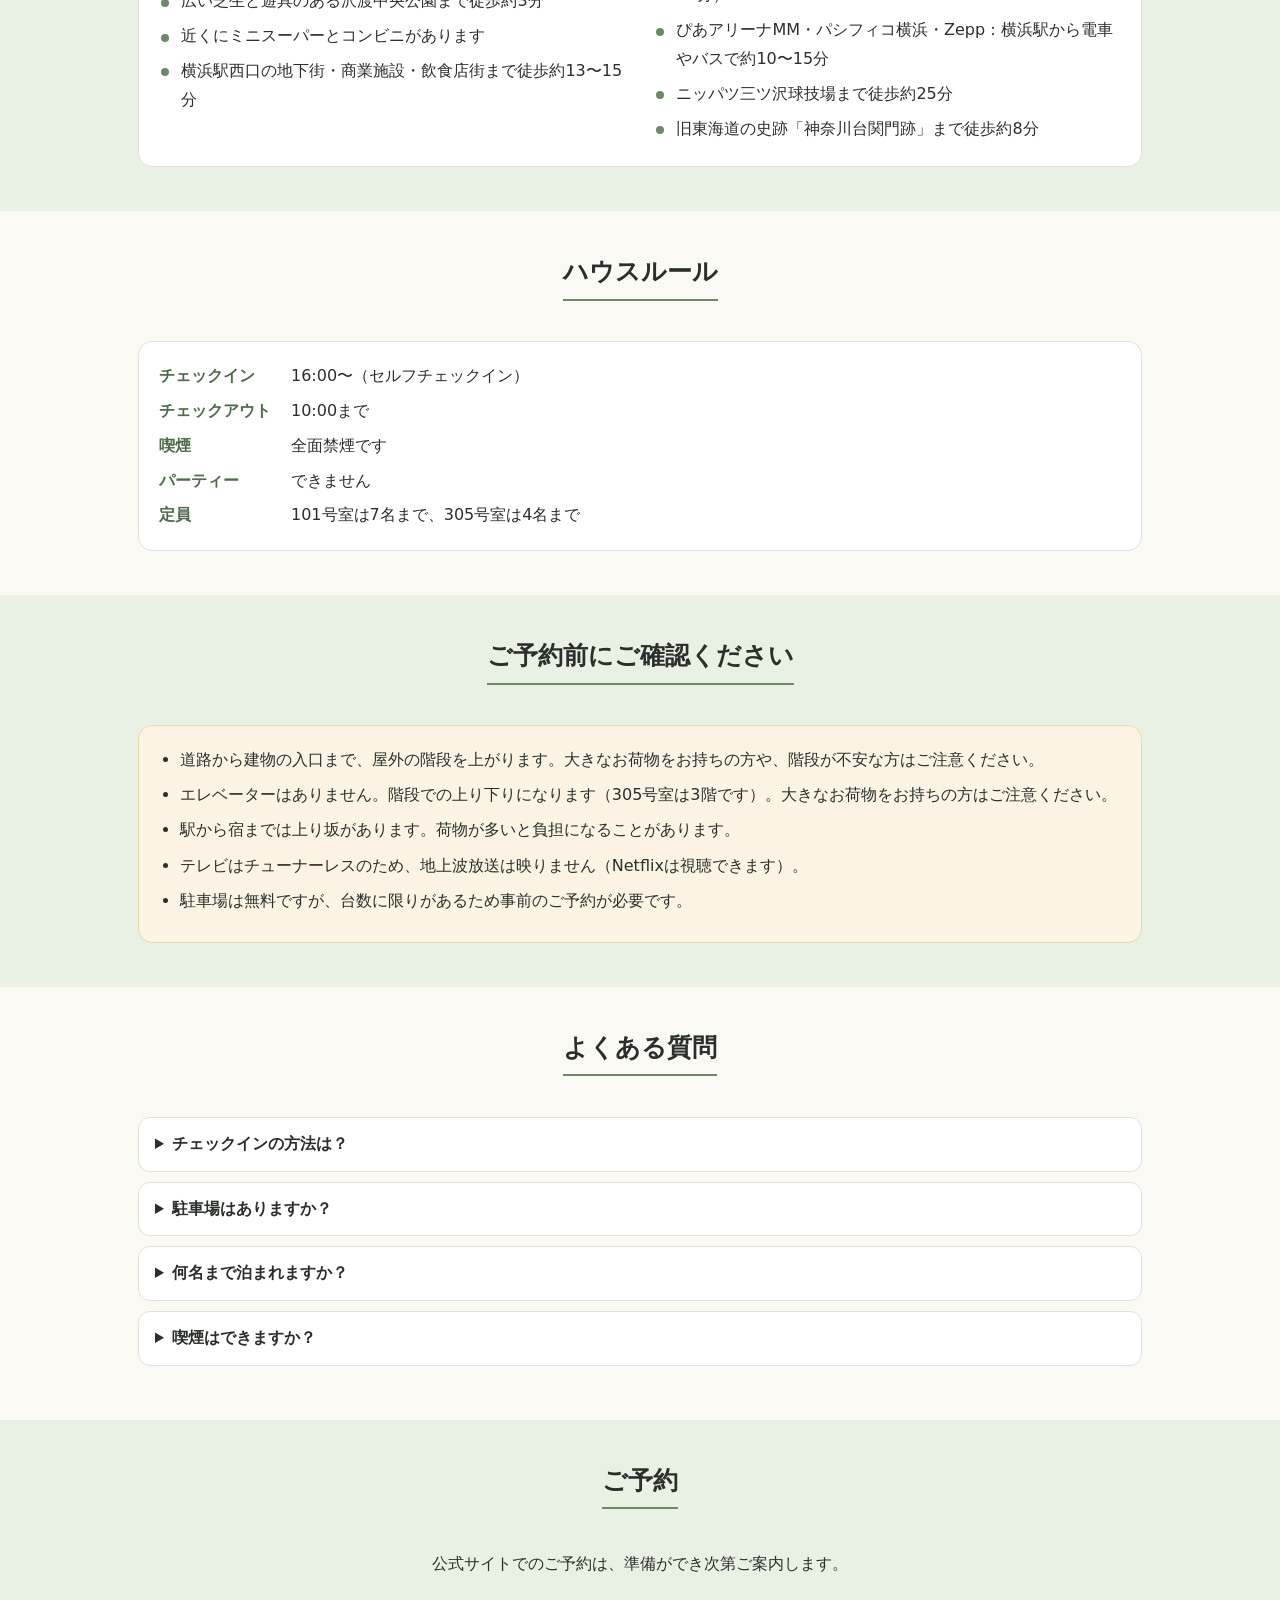
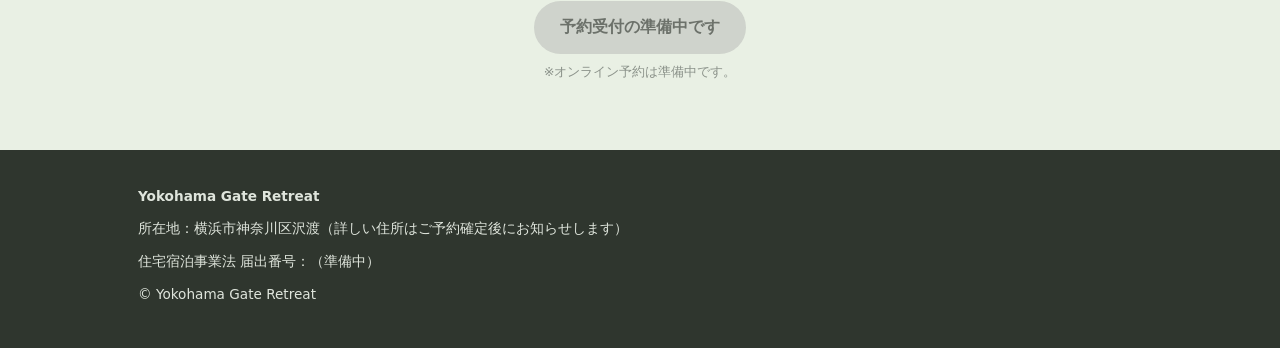
==== commit 78d5826f: "沢渡: 101のギャラリーに外観写真を追加 Co-Authored-By: Claude Fable 5.2 <noreply@anthropic.com> Claude-Session: https" ====
--- a/sawatari/site/index.html
+++ b/sawatari/site/index.html
@@ -138,7 +138,7 @@
 <section class="alt"><div class="wrap">
 <div class="sec-title"><h2>ご予約前にご確認ください</h2></div>
 <div class="notice"><ul>
-<li>道路から建物の入口まで、屋外の階段を上がります（外観写真の階段です）。大きなお荷物をお持ちの方や、階段が不安な方はご注意ください。</li>
+<li>道路から建物の入口まで、屋外の階段を上がります。大きなお荷物をお持ちの方や、階段が不安な方はご注意ください。</li>
 <li>エレベーターはありません。階段での上り下りになります（305号室は3階です）。大きなお荷物をお持ちの方はご注意ください。</li>
 <li>駅から宿までは上り坂があります。荷物が多いと負担になることがあります。</li>
 <li>テレビはチューナーレスのため、地上波放送は映りません（Netflixは視聴できます）。</li>
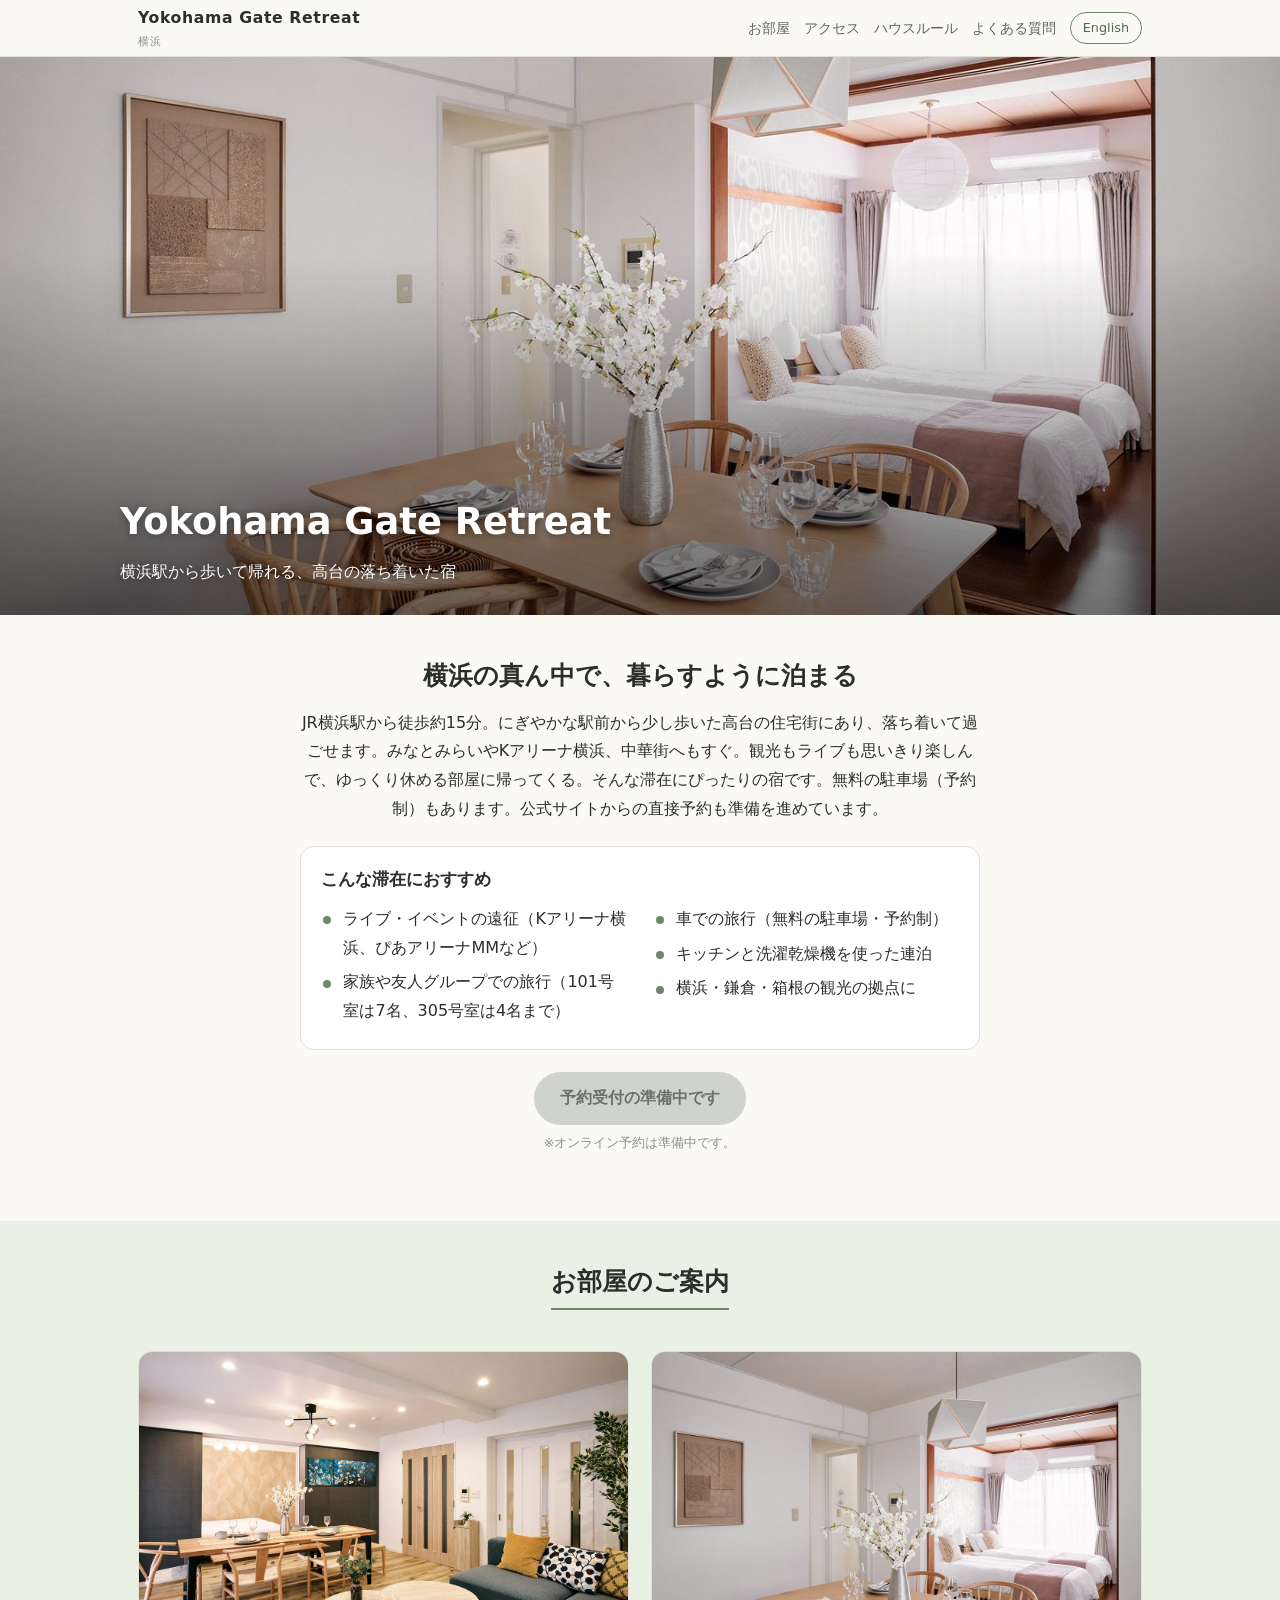
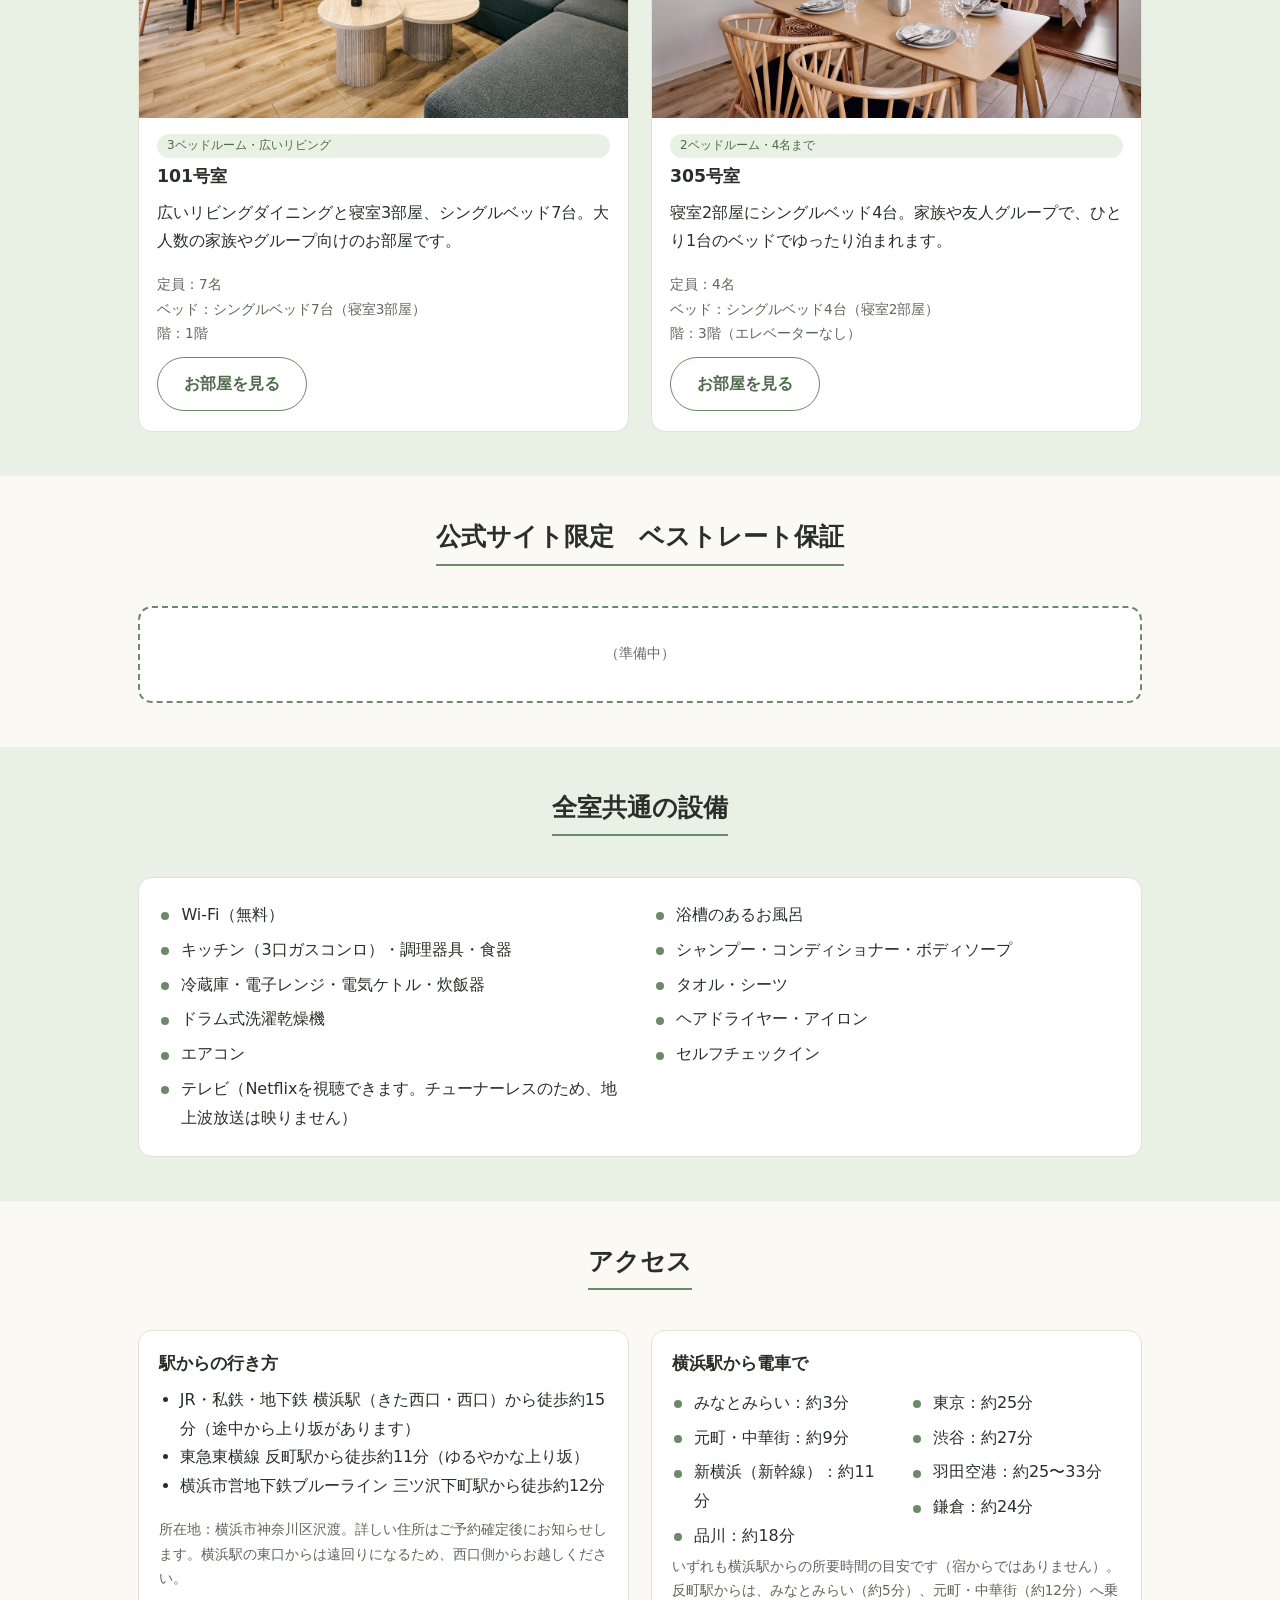
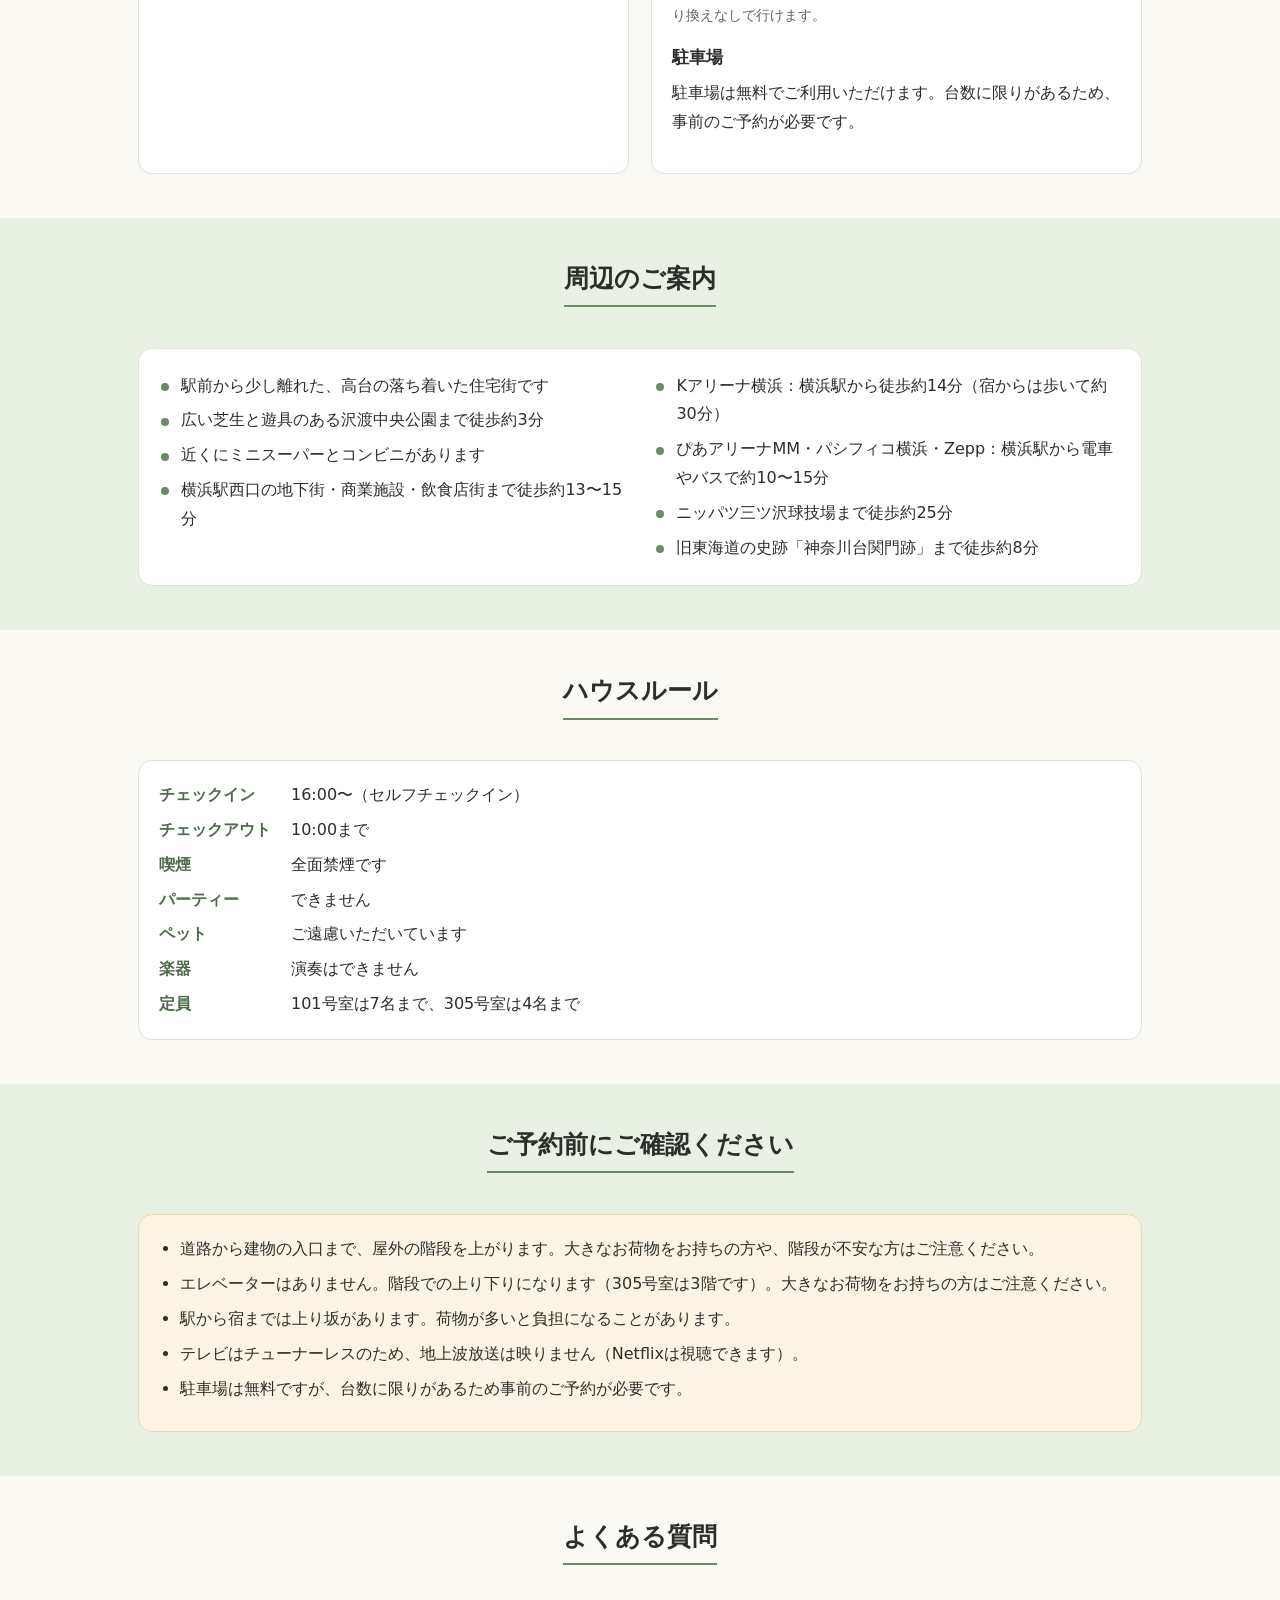
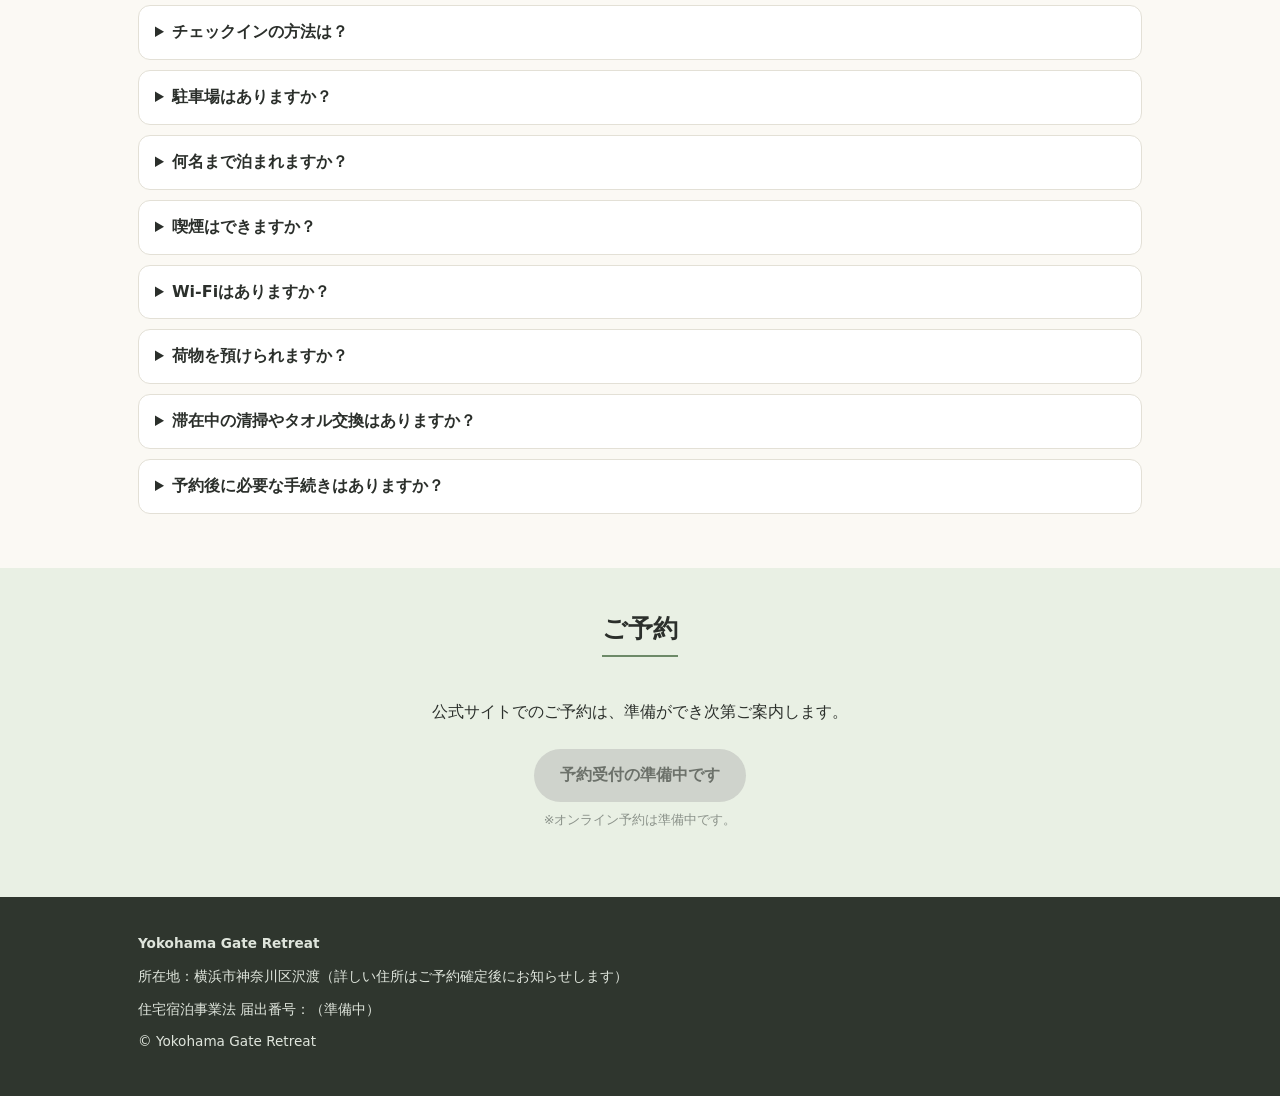
==== commit 6aeadef0: "鶴見・沢渡: おすすめの滞在、Wi-Fi、ペット・楽器のルール、よくある質問を追加 Co-Authored-By: Claude Fable 5.2 <noreply@anthropic.com> C" ====
--- a/sawatari/site/index.html
+++ b/sawatari/site/index.html
@@ -28,6 +28,14 @@
 <div class="lead">
 <h2>横浜の真ん中で、暮らすように泊まる</h2>
 <p>JR横浜駅から徒歩約15分。にぎやかな駅前から少し歩いた高台の住宅街にあり、落ち着いて過ごせます。みなとみらいやKアリーナ横浜、中華街へもすぐ。観光もライブも思いきり楽しんで、ゆっくり休める部屋に帰ってくる。そんな滞在にぴったりの宿です。無料の駐車場（予約制）もあります。公式サイトからの直接予約も準備を進めています。</p>
+<div class="box" style="margin-top:1.4em;text-align:left"><h3>こんな滞在におすすめ</h3>
+<ul class="cols">
+<li>ライブ・イベントの遠征（Kアリーナ横浜、ぴあアリーナMMなど）</li>
+<li>家族や友人グループでの旅行（101号室は7名、305号室は4名まで）</li>
+<li>車での旅行（無料の駐車場・予約制）</li>
+<li>キッチンと洗濯乾燥機を使った連泊</li>
+<li>横浜・鎌倉・箱根の観光の拠点に</li>
+</ul></div>
 </div>
 <div class="book">
 <!-- 予約リンクは未設定（予約システムの設定が済んだら、このボタンを <a href="..."> に置き換える） -->
@@ -80,7 +88,19 @@
 </div></section>
 <section class="alt" id="common"><div class="wrap">
 <div class="sec-title"><h2>全室共通の設備</h2></div>
-<div class="box"><ul><li>テレビ（Netflixを視聴できます。チューナーレスのため、地上波放送は映りません）</li></ul></div>
+<div class="box"><ul class="cols">
+<li>Wi-Fi（無料）</li>
+<li>キッチン（3口ガスコンロ）・調理器具・食器</li>
+<li>冷蔵庫・電子レンジ・電気ケトル・炊飯器</li>
+<li>ドラム式洗濯乾燥機</li>
+<li>エアコン</li>
+<li>テレビ（Netflixを視聴できます。チューナーレスのため、地上波放送は映りません）</li>
+<li>浴槽のあるお風呂</li>
+<li>シャンプー・コンディショナー・ボディソープ</li>
+<li>タオル・シーツ</li>
+<li>ヘアドライヤー・アイロン</li>
+<li>セルフチェックイン</li>
+</ul></div>
 </div></section>
 <section id="access"><div class="wrap">
 <div class="sec-title"><h2>アクセス</h2></div>
@@ -132,6 +152,8 @@
 <dt>チェックアウト</dt><dd>10:00まで</dd>
 <dt>喫煙</dt><dd>全面禁煙です</dd>
 <dt>パーティー</dt><dd>できません</dd>
+<dt>ペット</dt><dd>ご遠慮いただいています</dd>
+<dt>楽器</dt><dd>演奏はできません</dd>
 <dt>定員</dt><dd>101号室は7名まで、305号室は4名まで</dd>
 </dl></div>
 </div></section>
@@ -151,6 +173,10 @@
 <details><summary>駐車場はありますか？</summary><p>はい、ございます。駐車場は無料でご利用いただけます。台数に限りがあるため、事前のご予約が必要です。</p></details>
 <details><summary>何名まで泊まれますか？</summary><p>101号室は7名まで、305号室は4名までです。</p></details>
 <details><summary>喫煙はできますか？</summary><p>全面禁煙です。</p></details>
+<details><summary>Wi-Fiはありますか？</summary><p>はい、全室で無料のWi-Fiをご利用いただけます。</p></details>
+<details><summary>荷物を預けられますか？</summary><p>チェックイン前は、お部屋に空きがあればお預かりできる場合があります。事前にご相談ください。チェックアウト後のお預かりはできません。</p></details>
+<details><summary>滞在中の清掃やタオル交換はありますか？</summary><p>滞在中の清掃・タオル交換はありません。タオルはお部屋の洗濯機で洗ってお使いください。</p></details>
+<details><summary>予約後に必要な手続きはありますか？</summary><p>法令により、宿泊される全員の氏名・住所・職業などを、ご予約後に専用フォームでご登録いただきます。日本国内に住所のない方は、パスポートの画像も必要です。</p></details>
 </div></section>
 <section class="alt"><div class="wrap">
 <div class="sec-title"><h2>ご予約</h2></div>
